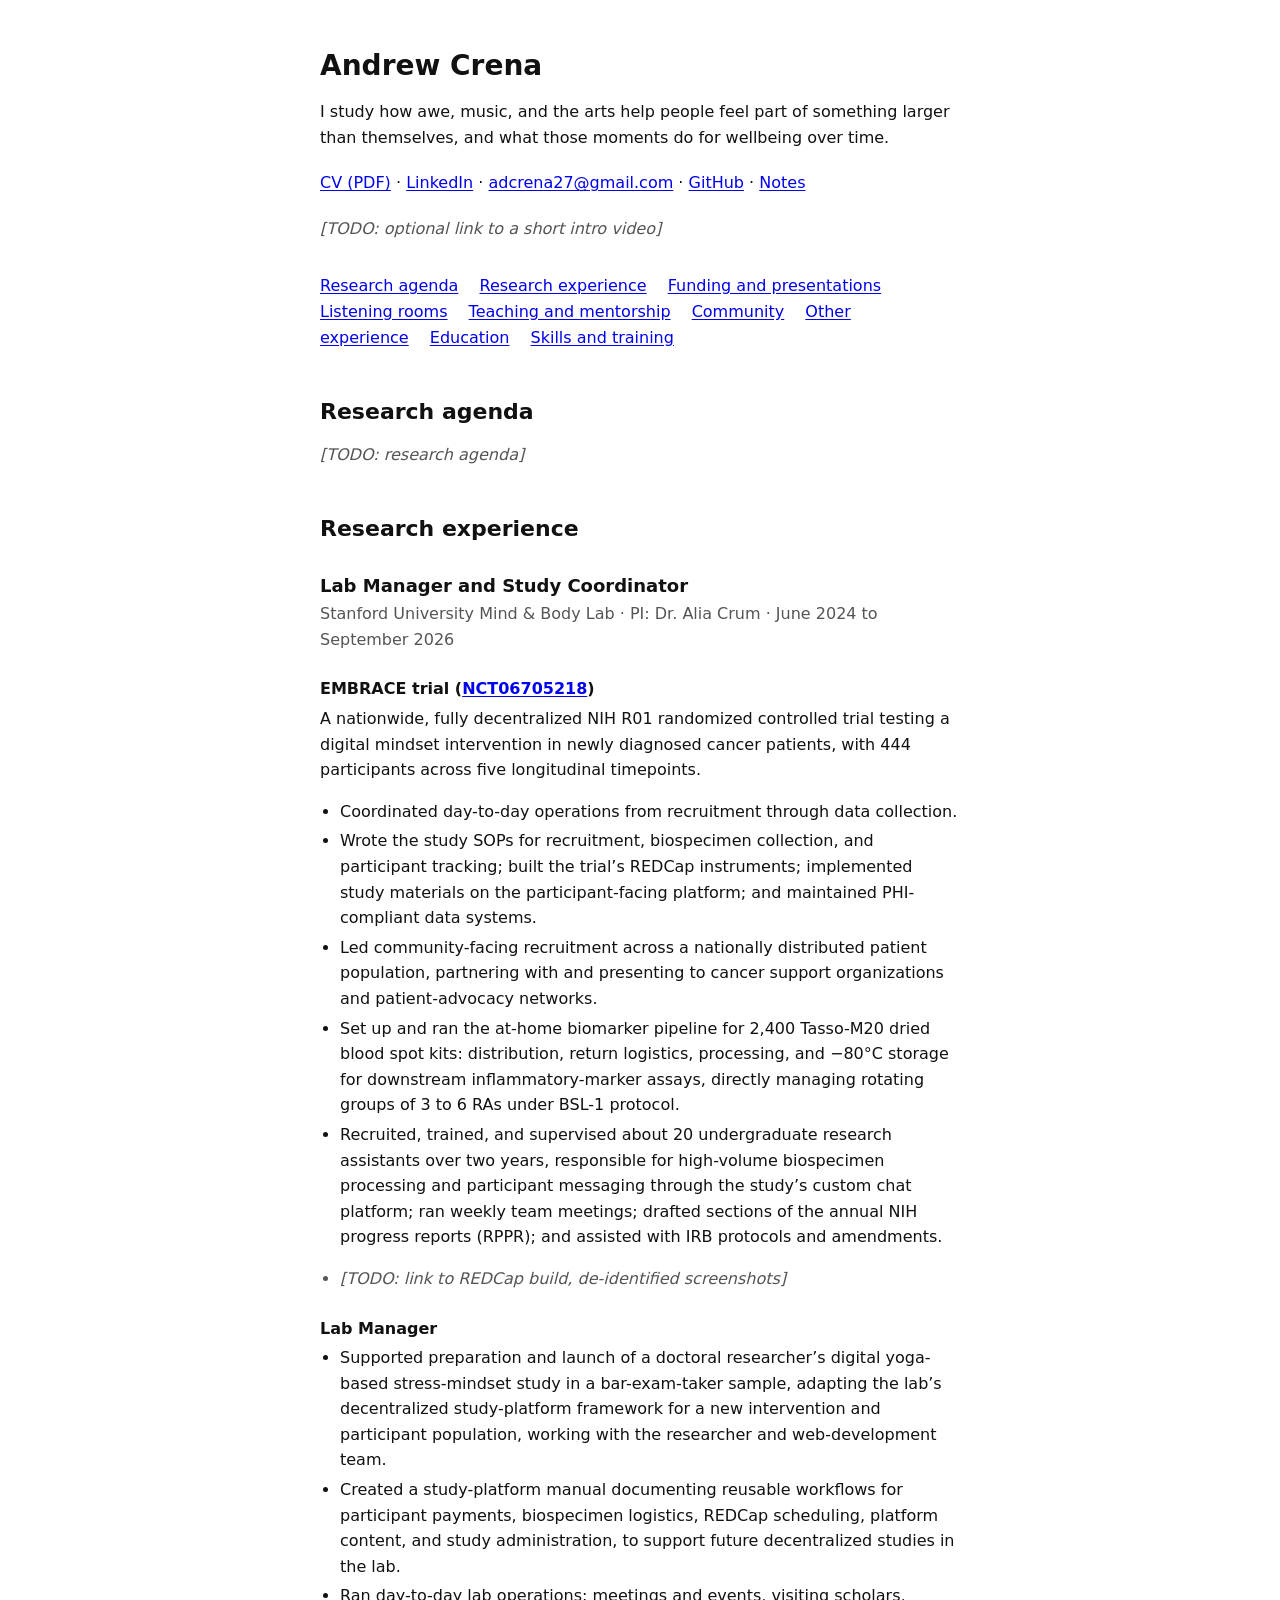
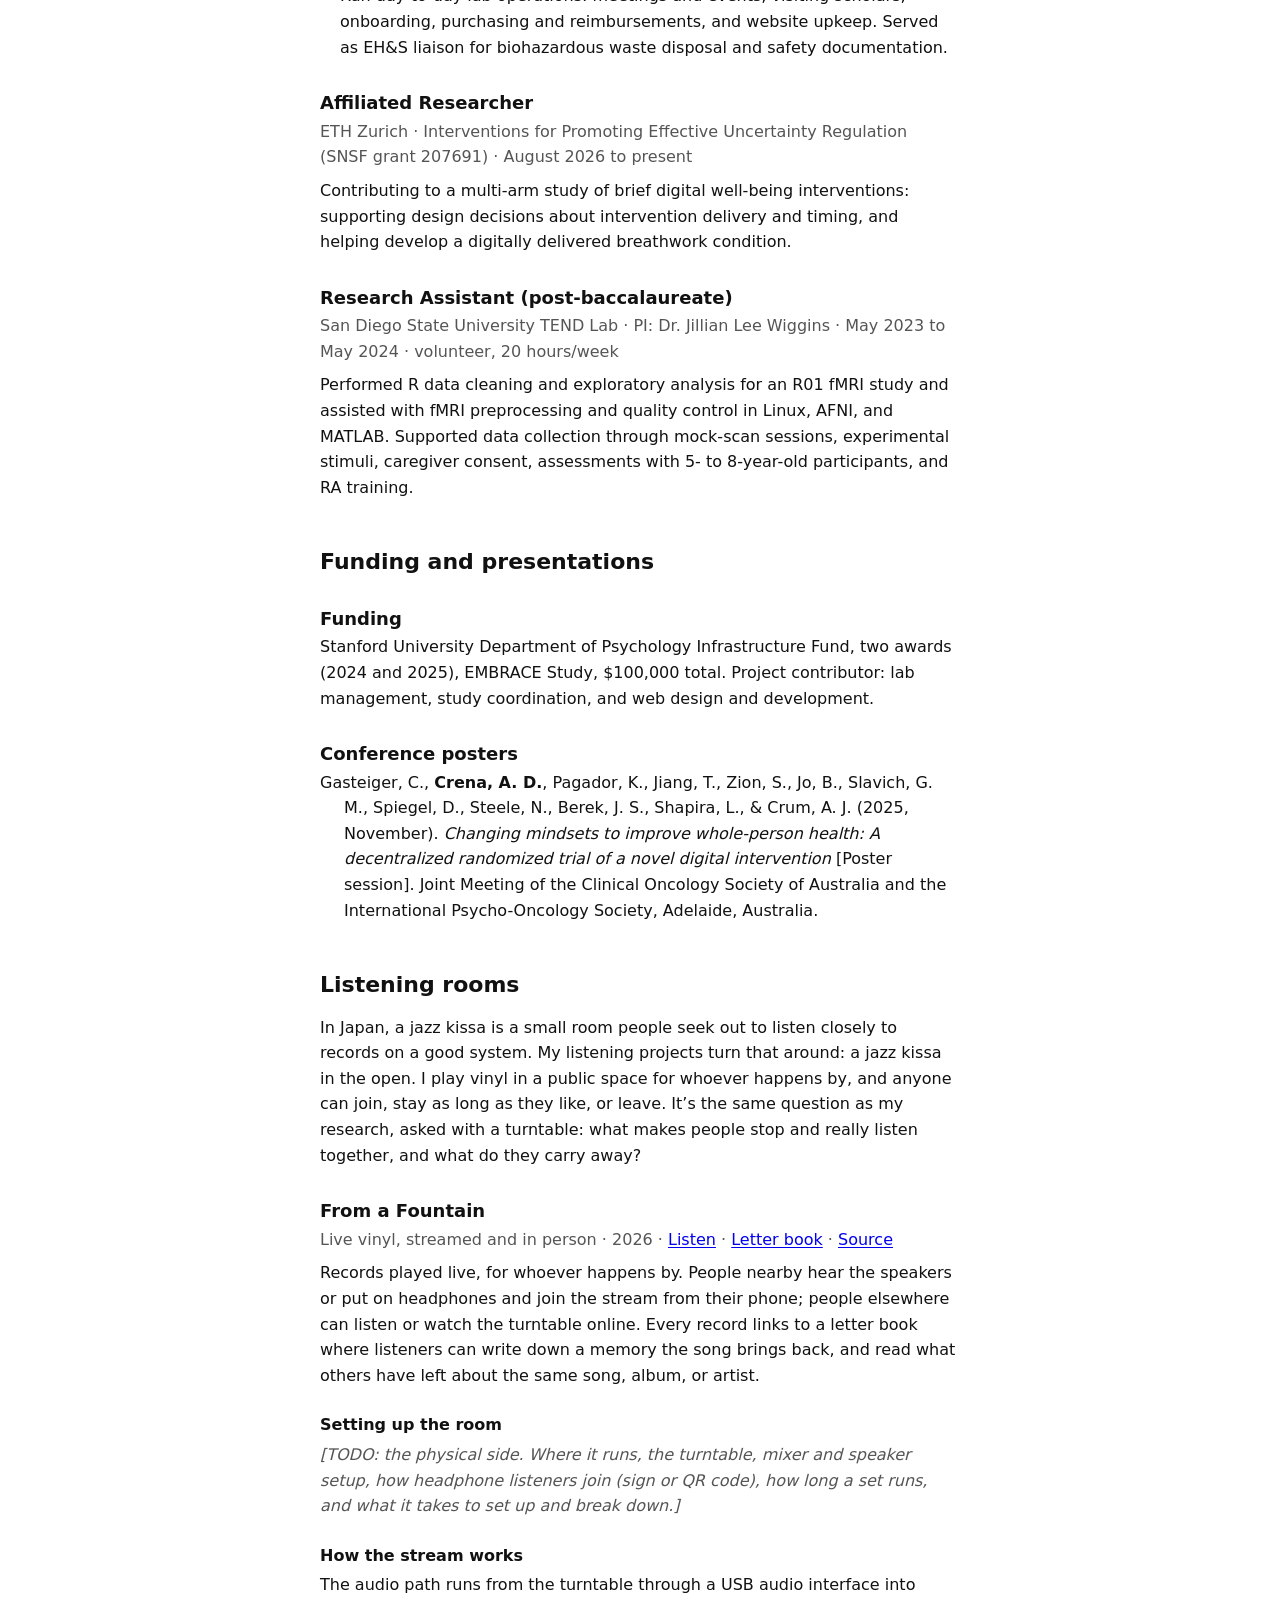
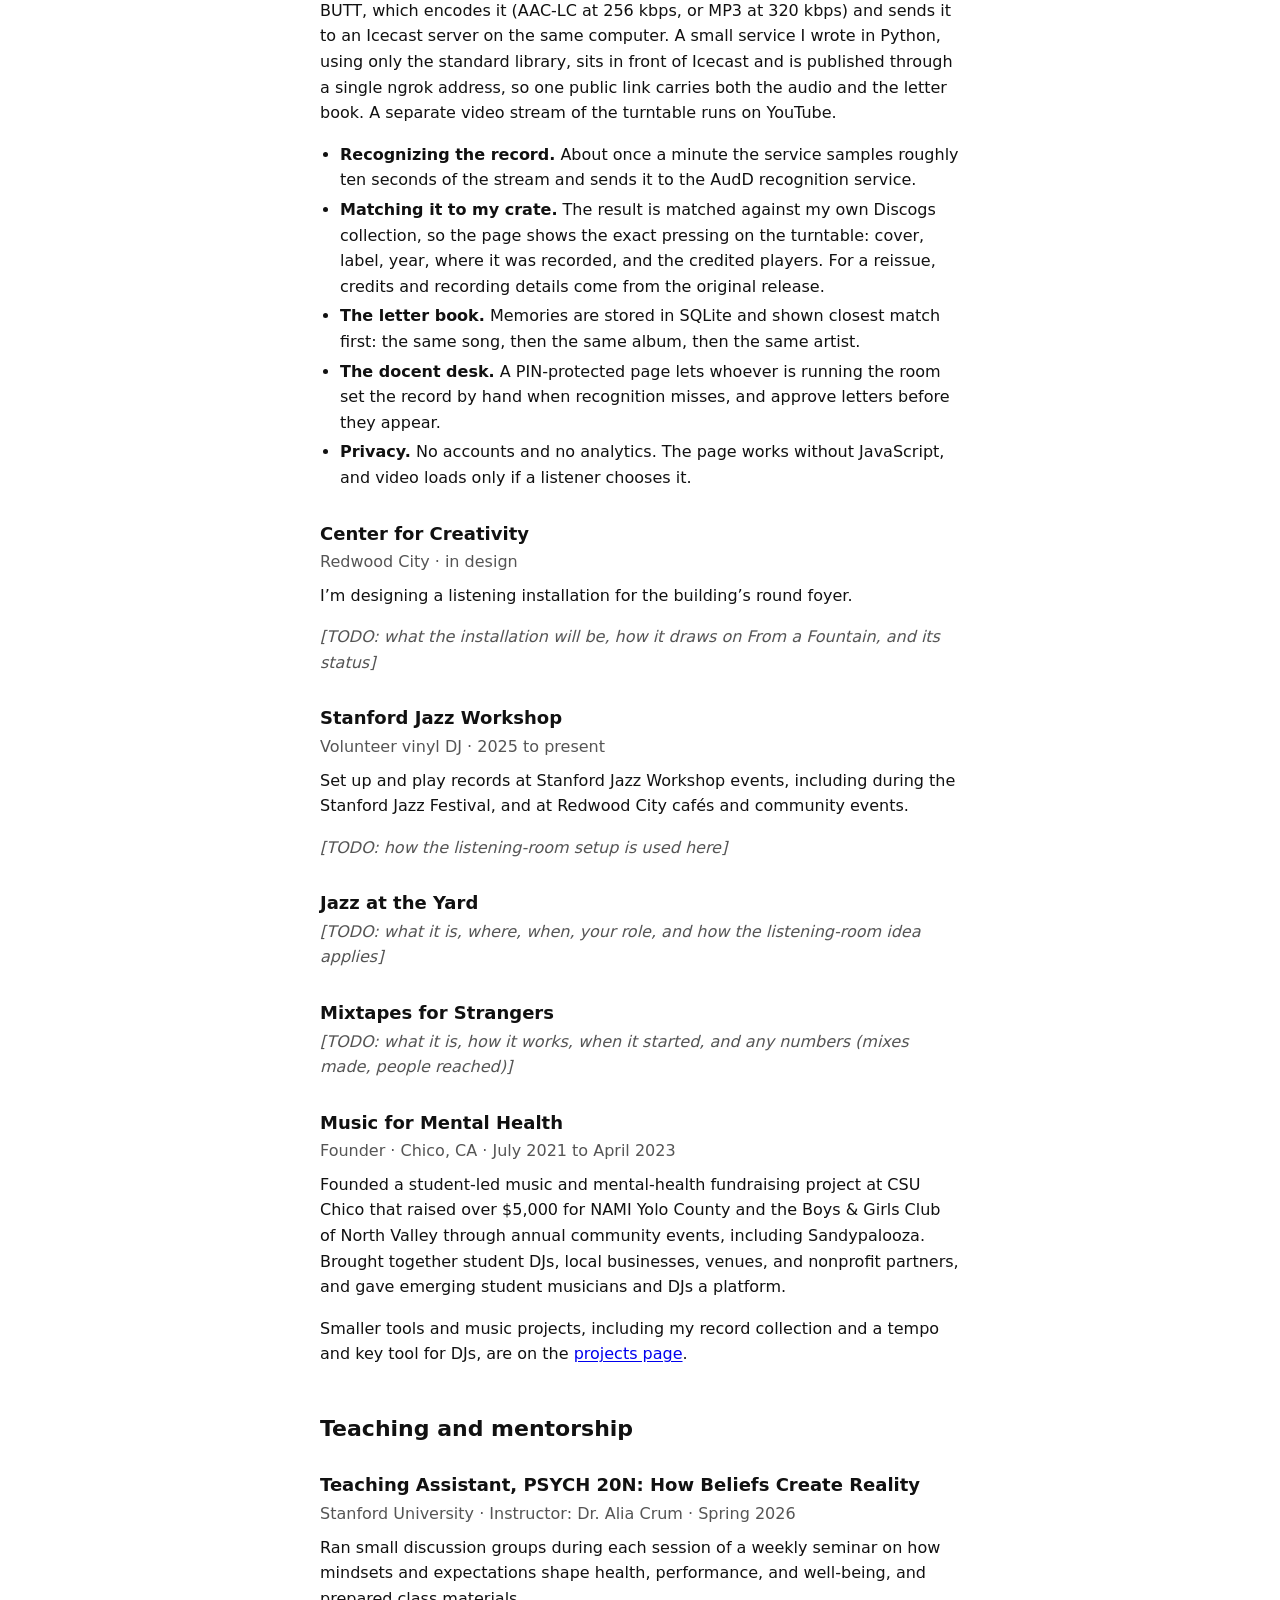
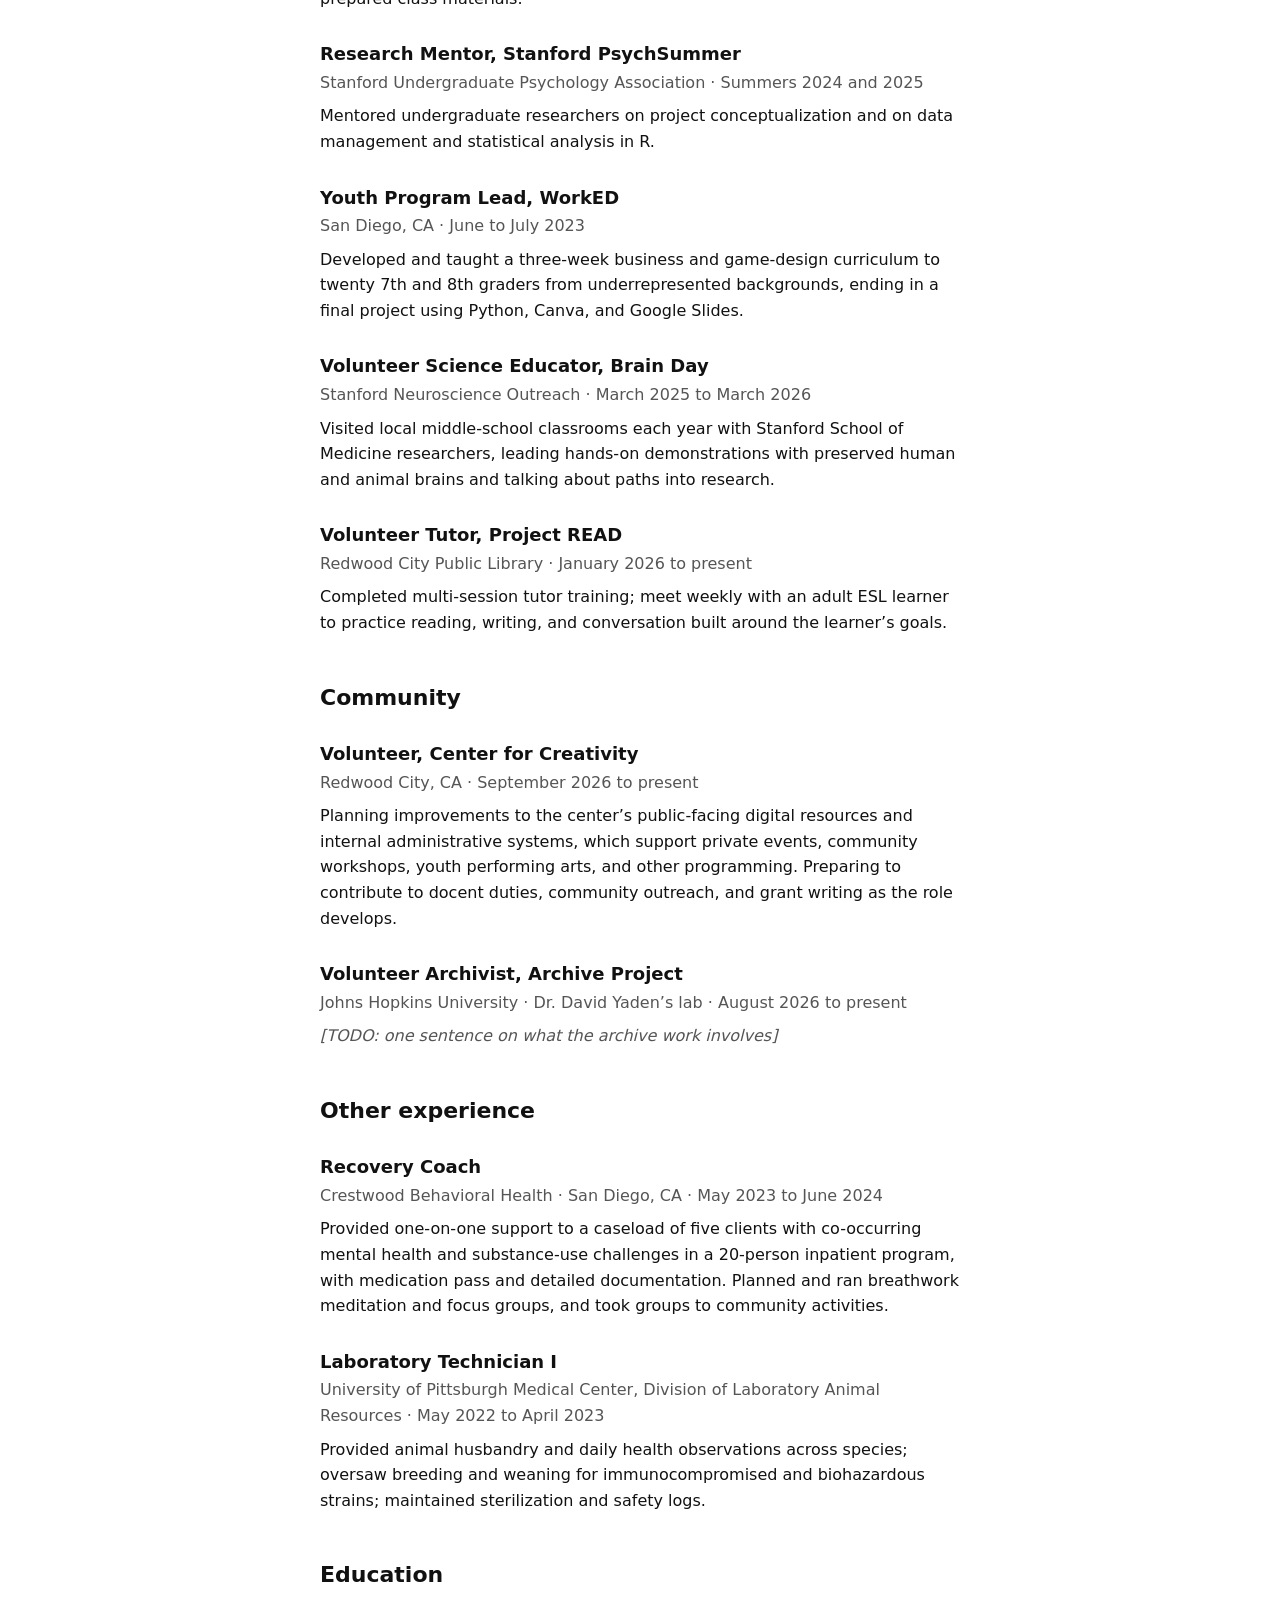
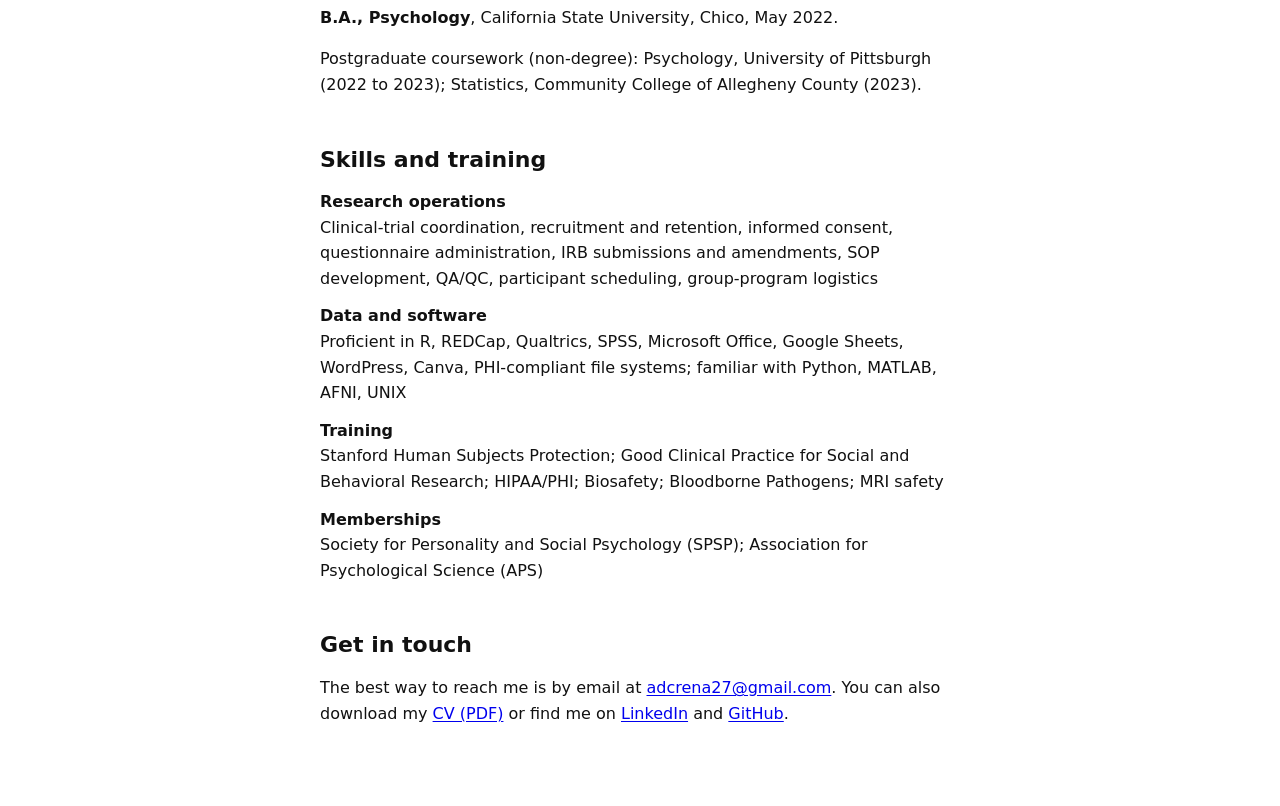
==== index.html @ a3dbc1c5 "Link the notes site from the main page and projects list Co-Authored-By: Claude Opus 5.5 <noreply@an" ====
<!doctype html>
<html lang="en">
<head>
<meta charset="utf-8">
<meta name="viewport" content="width=device-width, initial-scale=1">
<meta name="color-scheme" content="light dark">
<meta name="description" content="Andrew Crena studies how intense shared experiences, such as awe at a live concert, become lasting sources of meaning and connection.">
<title>Andrew Crena</title>
<link rel="stylesheet" href="/style.css">
</head>
<body>
<a class="skip" href="#main">Skip to content</a>

<header>
  <h1>Andrew Crena</h1>
  <p class="lede">I study how awe, music, and the arts help people feel part of something larger than themselves, and what those moments do for wellbeing over time.</p>
  <p class="links">
    <a href="/cv.pdf">CV (PDF)</a> ·
    <a href="https://www.linkedin.com/in/andrew-crena">LinkedIn</a> ·
    <a href="mailto:adcrena27@gmail.com">adcrena27@gmail.com</a> ·
    <a href="https://github.com/andrew-crena">GitHub</a> ·
    <a href="/my-digital-garden/">Notes</a>
  </p>
  <!-- TODO: replace with a link to the short intro video, or delete this line. -->
  <p class="todo">[TODO: optional link to a short intro video]</p>
  <nav aria-label="On this page">
    <ul class="toc">
      <li><a href="#agenda">Research agenda</a></li>
      <li><a href="#research">Research experience</a></li>
      <li><a href="#output">Funding and presentations</a></li>
      <li><a href="#listening">Listening rooms</a></li>
      <li><a href="#teaching">Teaching and mentorship</a></li>
      <li><a href="#community">Community</a></li>
      <li><a href="#other">Other experience</a></li>
      <li><a href="#education">Education</a></li>
      <li><a href="#skills">Skills and training</a></li>
    </ul>
  </nav>
</header>

<main id="main">

  <section id="agenda" aria-labelledby="agenda-h">
    <h2 id="agenda-h">Research agenda</h2>
    <!-- TODO: write a short research agenda here (a few paragraphs, separate from any application materials). -->
    <p class="todo">[TODO: research agenda]</p>
  </section>

  <section id="research" aria-labelledby="research-h">
    <h2 id="research-h">Research experience</h2>

    <article>
      <h3>Lab Manager and Study Coordinator</h3>
      <p class="meta">Stanford University Mind &amp; Body Lab · PI: Dr. Alia Crum · June 2024 to September 2026</p>

      <h4>EMBRACE trial (<a href="https://clinicaltrials.gov/study/NCT06705218">NCT06705218</a>)</h4>
      <p>A nationwide, fully decentralized NIH R01 randomized controlled trial testing a digital mindset intervention in newly diagnosed cancer patients, with 444 participants across five longitudinal timepoints.</p>
      <ul>
        <li>Coordinated day-to-day operations from recruitment through data collection.</li>
        <li>Wrote the study SOPs for recruitment, biospecimen collection, and participant tracking; built the trial’s REDCap instruments; implemented study materials on the participant-facing platform; and maintained PHI-compliant data systems.</li>
        <li>Led community-facing recruitment across a nationally distributed patient population, partnering with and presenting to cancer support organizations and patient-advocacy networks.</li>
        <li>Set up and ran the at-home biomarker pipeline for 2,400 Tasso-M20 dried blood spot kits: distribution, return logistics, processing, and −80°C storage for downstream inflammatory-marker assays, directly managing rotating groups of 3 to 6 RAs under BSL-1 protocol.</li>
        <li>Recruited, trained, and supervised about 20 undergraduate research assistants over two years, responsible for high-volume biospecimen processing and participant messaging through the study’s custom chat platform; ran weekly team meetings; drafted sections of the annual NIH progress reports (RPPR); and assisted with IRB protocols and amendments.</li>
      </ul>
      <ul>
        <li class="todo">[TODO: link to REDCap build, de-identified screenshots]</li>
      </ul>

      <h4>Lab Manager</h4>
      <ul>
        <li>Supported preparation and launch of a doctoral researcher’s digital yoga-based stress-mindset study in a bar-exam-taker sample, adapting the lab’s decentralized study-platform framework for a new intervention and participant population, working with the researcher and web-development team.</li>
        <li>Created a study-platform manual documenting reusable workflows for participant payments, biospecimen logistics, REDCap scheduling, platform content, and study administration, to support future decentralized studies in the lab.</li>
        <li>Ran day-to-day lab operations: meetings and events, visiting scholars, onboarding, purchasing and reimbursements, and website upkeep. Served as EH&amp;S liaison for biohazardous waste disposal and safety documentation.</li>
      </ul>
    </article>

    <article>
      <h3>Affiliated Researcher</h3>
      <p class="meta">ETH Zurich · Interventions for Promoting Effective Uncertainty Regulation (SNSF grant 207691) · August 2026 to present</p>
      <p>Contributing to a multi-arm study of brief digital well-being interventions: supporting design decisions about intervention delivery and timing, and helping develop a digitally delivered breathwork condition.</p>
    </article>

    <article>
      <h3>Research Assistant (post-baccalaureate)</h3>
      <p class="meta">San Diego State University TEND Lab · PI: Dr. Jillian Lee Wiggins · May 2023 to May 2024 · volunteer, 20 hours/week</p>
      <p>Performed R data cleaning and exploratory analysis for an R01 fMRI study and assisted with fMRI preprocessing and quality control in Linux, AFNI, and MATLAB. Supported data collection through mock-scan sessions, experimental stimuli, caregiver consent, assessments with 5- to 8-year-old participants, and RA training.</p>
    </article>
  </section>

  <section id="output" aria-labelledby="output-h">
    <h2 id="output-h">Funding and presentations</h2>
    <h3>Funding</h3>
    <p>Stanford University Department of Psychology Infrastructure Fund, two awards (2024 and 2025), EMBRACE Study, $100,000 total. Project contributor: lab management, study coordination, and web design and development.</p>
    <h3>Conference posters</h3>
    <p class="cite">Gasteiger, C., <strong>Crena, A. D.</strong>, Pagador, K., Jiang, T., Zion, S., Jo, B., Slavich, G. M., Spiegel, D., Steele, N., Berek, J. S., Shapira, L., &amp; Crum, A. J. (2025, November). <i>Changing mindsets to improve whole-person health: A decentralized randomized trial of a novel digital intervention</i> [Poster session]. Joint Meeting of the Clinical Oncology Society of Australia and the International Psycho-Oncology Society, Adelaide, Australia.</p>
  </section>

  <section id="listening" aria-labelledby="listening-h">
    <h2 id="listening-h">Listening rooms</h2>
    <p>In Japan, a jazz kissa is a small room people seek out to listen closely to records on a good system. My listening projects turn that around: a jazz kissa in the open. I play vinyl in a public space for whoever happens by, and anyone can join, stay as long as they like, or leave. It’s the same question as my research, asked with a turntable: what makes people stop and really listen together, and what do they carry away?</p>
    <!-- TODO: check that this paragraph says what you mean by the "inverse" listening bar. -->

    <article>
      <h3>From a Fountain</h3>
      <p class="meta">Live vinyl, streamed and in person · 2026 · <a href="/fountain/">Listen</a> · <a href="/letters/">Letter book</a> · <a href="https://github.com/andrew-crena/from-a-fountain">Source</a></p>
      <p>Records played live, for whoever happens by. People nearby hear the speakers or put on headphones and join the stream from their phone; people elsewhere can listen or watch the turntable online. Every record links to a letter book where listeners can write down a memory the song brings back, and read what others have left about the same song, album, or artist.</p>

      <h4>Setting up the room</h4>
      <p class="todo">[TODO: the physical side. Where it runs, the turntable, mixer and speaker setup, how headphone listeners join (sign or QR code), how long a set runs, and what it takes to set up and break down.]</p>

      <h4>How the stream works</h4>
      <p>The audio path runs from the turntable through a USB audio interface into BUTT, which encodes it (AAC-LC at 256 kbps, or MP3 at 320 kbps) and sends it to an Icecast server on the same computer. A small service I wrote in Python, using only the standard library, sits in front of Icecast and is published through a single ngrok address, so one public link carries both the audio and the letter book. A separate video stream of the turntable runs on YouTube.</p>
      <ul>
        <li><b>Recognizing the record.</b> About once a minute the service samples roughly ten seconds of the stream and sends it to the AudD recognition service.</li>
        <li><b>Matching it to my crate.</b> The result is matched against my own Discogs collection, so the page shows the exact pressing on the turntable: cover, label, year, where it was recorded, and the credited players. For a reissue, credits and recording details come from the original release.</li>
        <li><b>The letter book.</b> Memories are stored in SQLite and shown closest match first: the same song, then the same album, then the same artist.</li>
        <li><b>The docent desk.</b> A PIN-protected page lets whoever is running the room set the record by hand when recognition misses, and approve letters before they appear.</li>
        <li><b>Privacy.</b> No accounts and no analytics. The page works without JavaScript, and video loads only if a listener chooses it.</li>
      </ul>
    </article>

    <article>
      <h3>Center for Creativity</h3>
      <p class="meta">Redwood City · in design</p>
      <p>I’m designing a listening installation for the building’s round foyer.</p>
      <p class="todo">[TODO: what the installation will be, how it draws on From a Fountain, and its status]</p>
    </article>

    <article>
      <h3>Stanford Jazz Workshop</h3>
      <p class="meta">Volunteer vinyl DJ · 2025 to present</p>
      <p>Set up and play records at Stanford Jazz Workshop events, including during the Stanford Jazz Festival, and at Redwood City cafés and community events.</p>
      <p class="todo">[TODO: how the listening-room setup is used here]</p>
    </article>

    <article>
      <h3>Jazz at the Yard</h3>
      <p class="todo">[TODO: what it is, where, when, your role, and how the listening-room idea applies]</p>
    </article>

    <article>
      <h3>Mixtapes for Strangers</h3>
      <p class="todo">[TODO: what it is, how it works, when it started, and any numbers (mixes made, people reached)]</p>
    </article>

    <article>
      <h3>Music for Mental Health</h3>
      <p class="meta">Founder · Chico, CA · July 2021 to April 2023</p>
      <p>Founded a student-led music and mental-health fundraising project at CSU Chico that raised over $5,000 for NAMI Yolo County and the Boys &amp; Girls Club of North Valley through annual community events, including Sandypalooza. Brought together student DJs, local businesses, venues, and nonprofit partners, and gave emerging student musicians and DJs a platform.</p>
    </article>

    <p>Smaller tools and music projects, including my record collection and a tempo and key tool for DJs, are on the <a href="/projects/">projects page</a>.</p>
  </section>

  <section id="teaching" aria-labelledby="teaching-h">
    <h2 id="teaching-h">Teaching and mentorship</h2>

    <article>
      <h3>Teaching Assistant, PSYCH 20N: How Beliefs Create Reality</h3>
      <p class="meta">Stanford University · Instructor: Dr. Alia Crum · Spring 2026</p>
      <p>Ran small discussion groups during each session of a weekly seminar on how mindsets and expectations shape health, performance, and well-being, and prepared class materials.</p>
    </article>

    <article>
      <h3>Research Mentor, Stanford PsychSummer</h3>
      <p class="meta">Stanford Undergraduate Psychology Association · Summers 2024 and 2025</p>
      <p>Mentored undergraduate researchers on project conceptualization and on data management and statistical analysis in R.</p>
    </article>

    <article>
      <h3>Youth Program Lead, WorkED</h3>
      <p class="meta">San Diego, CA · June to July 2023</p>
      <p>Developed and taught a three-week business and game-design curriculum to twenty 7th and 8th graders from underrepresented backgrounds, ending in a final project using Python, Canva, and Google Slides.</p>
    </article>

    <article>
      <h3>Volunteer Science Educator, Brain Day</h3>
      <p class="meta">Stanford Neuroscience Outreach · March 2025 to March 2026</p>
      <p>Visited local middle-school classrooms each year with Stanford School of Medicine researchers, leading hands-on demonstrations with preserved human and animal brains and talking about paths into research.</p>
    </article>

    <article>
      <h3>Volunteer Tutor, Project READ</h3>
      <p class="meta">Redwood City Public Library · January 2026 to present</p>
      <p>Completed multi-session tutor training; meet weekly with an adult ESL learner to practice reading, writing, and conversation built around the learner’s goals.</p>
    </article>
  </section>

  <section id="community" aria-labelledby="community-h">
    <h2 id="community-h">Community</h2>

    <article>
      <h3>Volunteer, Center for Creativity</h3>
      <p class="meta">Redwood City, CA · September 2026 to present</p>
      <p>Planning improvements to the center’s public-facing digital resources and internal administrative systems, which support private events, community workshops, youth performing arts, and other programming. Preparing to contribute to docent duties, community outreach, and grant writing as the role develops.</p>
    </article>

    <article>
      <h3>Volunteer Archivist, Archive Project</h3>
      <p class="meta">Johns Hopkins University · Dr. David Yaden’s lab · August 2026 to present</p>
      <p class="todo">[TODO: one sentence on what the archive work involves]</p>
    </article>
  </section>

  <section id="other" aria-labelledby="other-h">
    <h2 id="other-h">Other experience</h2>

    <article>
      <h3>Recovery Coach</h3>
      <p class="meta">Crestwood Behavioral Health · San Diego, CA · May 2023 to June 2024</p>
      <p>Provided one-on-one support to a caseload of five clients with co-occurring mental health and substance-use challenges in a 20-person inpatient program, with medication pass and detailed documentation. Planned and ran breathwork meditation and focus groups, and took groups to community activities.</p>
    </article>

    <article>
      <h3>Laboratory Technician I</h3>
      <p class="meta">University of Pittsburgh Medical Center, Division of Laboratory Animal Resources · May 2022 to April 2023</p>
      <p>Provided animal husbandry and daily health observations across species; oversaw breeding and weaning for immunocompromised and biohazardous strains; maintained sterilization and safety logs.</p>
    </article>
  </section>

  <section id="education" aria-labelledby="education-h">
    <h2 id="education-h">Education</h2>
    <p><b>B.A., Psychology</b>, California State University, Chico, May 2022.</p>
    <p>Postgraduate coursework (non-degree): Psychology, University of Pittsburgh (2022 to 2023); Statistics, Community College of Allegheny County (2023).</p>
  </section>

  <section id="skills" aria-labelledby="skills-h">
    <h2 id="skills-h">Skills and training</h2>
    <dl>
      <dt>Research operations</dt>
      <dd>Clinical-trial coordination, recruitment and retention, informed consent, questionnaire administration, IRB submissions and amendments, SOP development, QA/QC, participant scheduling, group-program logistics</dd>
      <dt>Data and software</dt>
      <dd>Proficient in R, REDCap, Qualtrics, SPSS, Microsoft Office, Google Sheets, WordPress, Canva, PHI-compliant file systems; familiar with Python, MATLAB, AFNI, UNIX</dd>
      <dt>Training</dt>
      <dd>Stanford Human Subjects Protection; Good Clinical Practice for Social and Behavioral Research; HIPAA/PHI; Biosafety; Bloodborne Pathogens; MRI safety</dd>
      <dt>Memberships</dt>
      <dd>Society for Personality and Social Psychology (SPSP); Association for Psychological Science (APS)</dd>
    </dl>
  </section>
</main>

<footer id="contact" aria-labelledby="contact-h">
  <h2 id="contact-h">Get in touch</h2>
  <p>The best way to reach me is by email at <a href="mailto:adcrena27@gmail.com">adcrena27@gmail.com</a>. You can also download my <a href="/cv.pdf">CV (PDF)</a> or find me on <a href="https://www.linkedin.com/in/andrew-crena">LinkedIn</a> and <a href="https://github.com/andrew-crena">GitHub</a>.</p>
</footer>
</body>
</html>
---- style.css ----
/* Plain, single-column styles for the main page. */
:root {
  color-scheme: light dark;
  --bg: #fff;
  --fg: #111;
  --muted: #555;
  --link: #0000ee;
  --visited: #551a8b;
}

@media (prefers-color-scheme: dark) {
  :root {
    --bg: #111;
    --fg: #eee;
    --muted: #aaa;
    --link: #8ab4f8;
    --visited: #c58af9;
  }
}

html { -webkit-text-size-adjust: 100%; }

body {
  margin: 0 auto;
  max-width: 40rem;
  padding: 3rem 1rem 4rem;
  background: var(--bg);
  color: var(--fg);
  font: 1rem/1.6 system-ui, -apple-system, "Segoe UI", Roboto, Helvetica, Arial, sans-serif;
}

h1, h2, h3 { line-height: 1.25; font-weight: 600; }
h1 { font-size: 1.75rem; margin: 0 0 1rem; }
h2 { font-size: 1.375rem; margin: 3rem 0 1rem; }
h3 { font-size: 1.125rem; margin: 2rem 0 0.25rem; }
h4 { font-size: 1rem; margin: 1.5rem 0 0.25rem; }

.lede { margin-bottom: 1.25rem; }
.links { margin-bottom: 1.25rem; }

/* On-page contents: a plain wrapped line of links */
.toc { list-style: none; padding: 0; margin: 2rem 0 0; }
.toc li { display: inline; margin: 0 1rem 0 0; }

/* Citations: hanging indent */
.cite { padding-left: 1.5rem; text-indent: -1.5rem; }

p, ul, dl { margin: 0 0 1rem; }
ul { padding-left: 1.25rem; }
li { margin-bottom: 0.25rem; }

dt { font-weight: 600; }
dd { margin: 0 0 0.75rem; }

a { color: var(--link); text-underline-offset: 0.15em; }
a:visited { color: var(--visited); }
a:focus-visible { outline: 2px solid currentColor; outline-offset: 2px; }

.meta { color: var(--muted); margin-bottom: 0.5rem; }

/* Unfinished text: easy to spot, easy to search for. */
.todo { font-style: italic; color: var(--muted); }

footer { margin-top: 3rem; }

.skip { position: absolute; left: -999px; }
.skip:focus { left: 1rem; top: 1rem; background: var(--bg); padding: 0.5rem; }
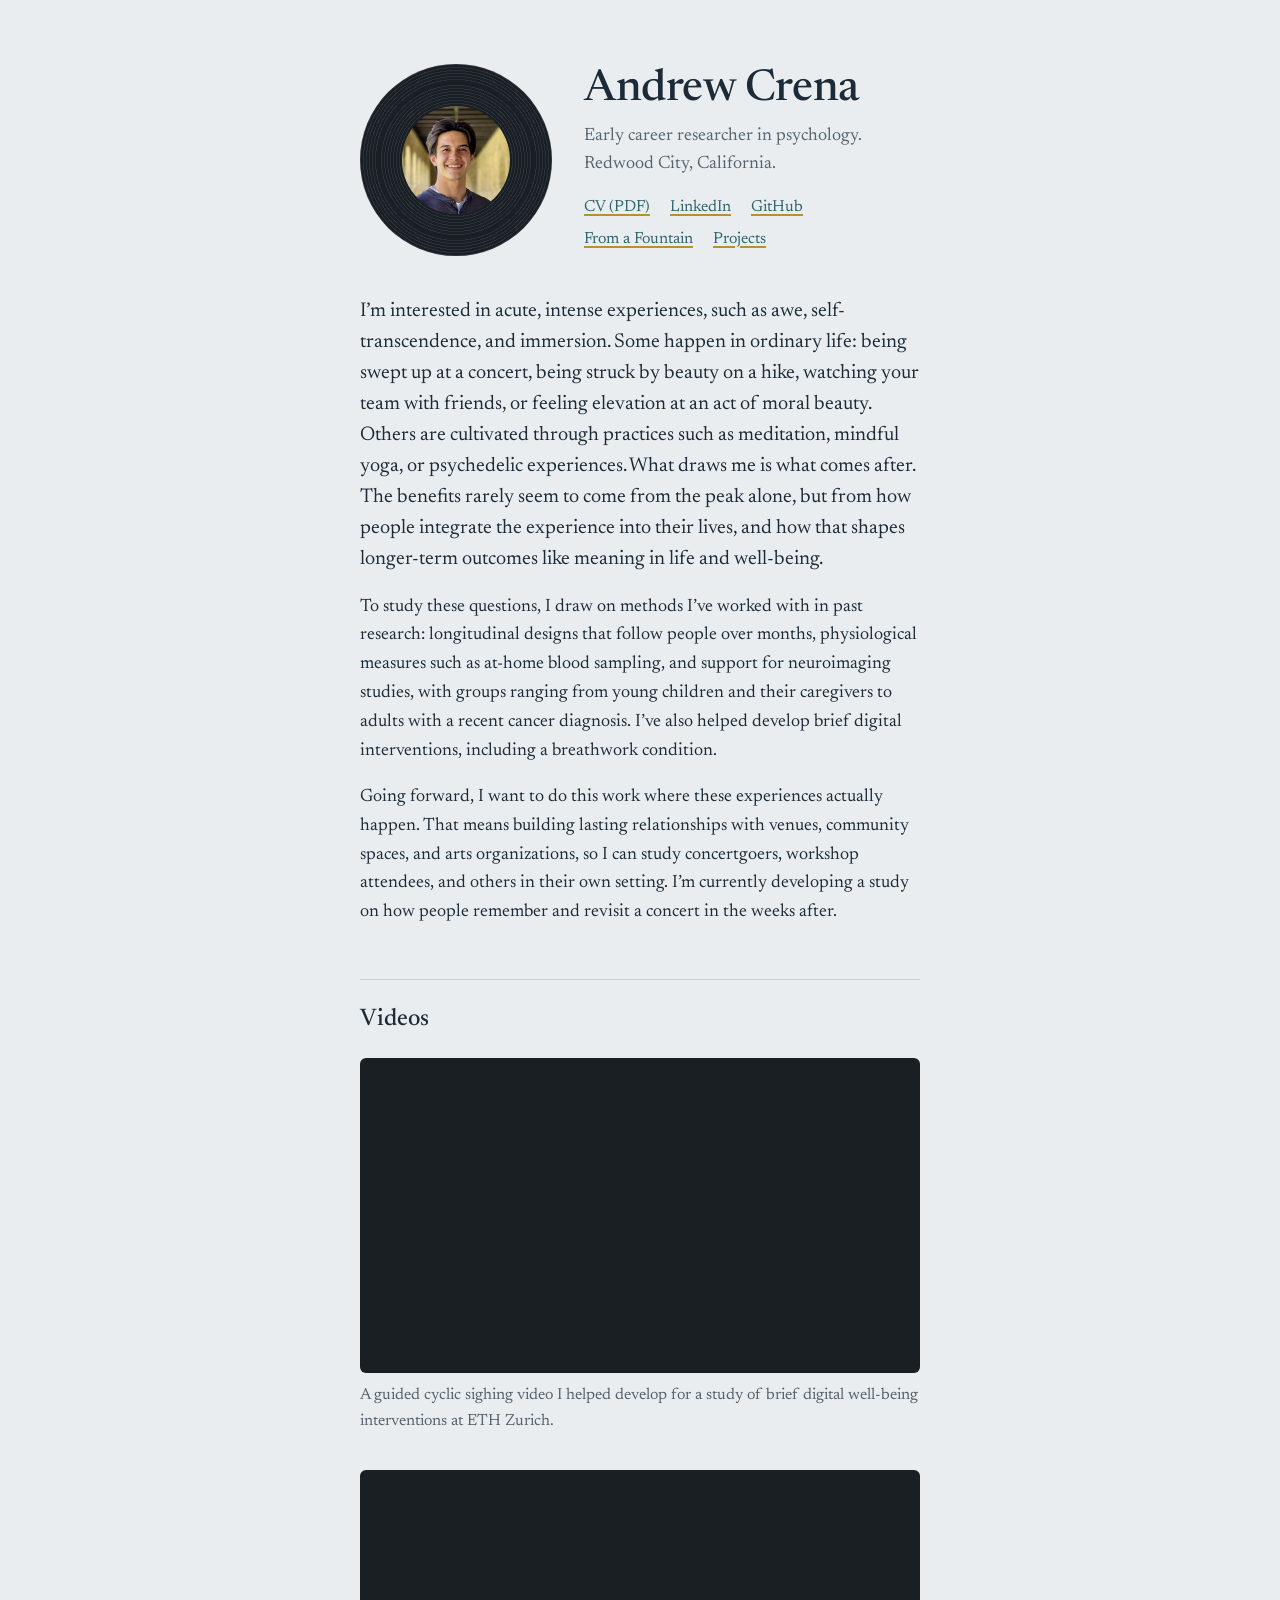
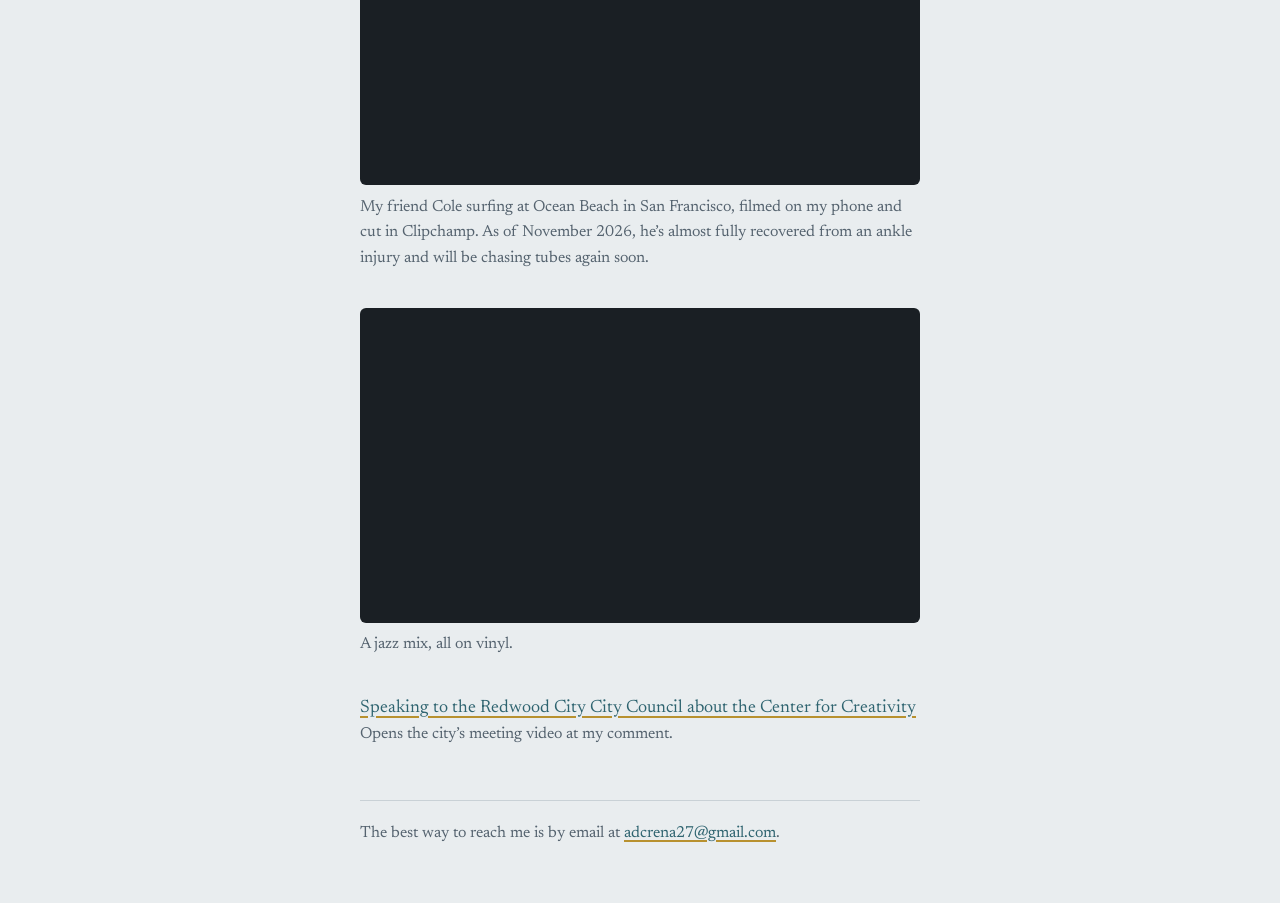
==== commit b32ae617: "Replace the front page with the new personal homepage - index.html: new self-contained homepage, cop" ====
--- a/index.html
+++ b/index.html
@@ -1,247 +1,230 @@
-<!doctype html>
+<!DOCTYPE html>
 <html lang="en">
 <head>
 <meta charset="utf-8">
-<meta name="viewport" content="width=device-width, initial-scale=1">
-<meta name="color-scheme" content="light dark">
-<meta name="description" content="Andrew Crena studies how intense shared experiences, such as awe at a live concert, become lasting sources of meaning and connection.">
+<meta name="viewport" content="width=device-width, initial-scale=1, viewport-fit=cover">
 <title>Andrew Crena</title>
-<link rel="stylesheet" href="/style.css">
+<meta name="description" content="Andrew Crena, early career researcher in psychology. Awe, live music, the arts, and what happens after intense experiences.">
+<link rel="icon" href="data:image/svg+xml,<svg xmlns='http://www.w3.org/2000/svg' viewBox='0 0 100 100'><text y='.9em' font-size='90'>🎶</text></svg>">
+<link rel="preconnect" href="https://fonts.googleapis.com">
+<link rel="preconnect" href="https://fonts.gstatic.com" crossorigin>
+<link href="https://fonts.googleapis.com/css2?family=Newsreader:ital,opsz,wght@0,6..72,400;0,6..72,500;0,6..72,600;1,6..72,400&display=swap" rel="stylesheet">
+<style>
+  :root {
+    color-scheme: light;
+    --bg: #E9EDEF;        /* Ocean Beach fog */
+    --ink: #1D2B38;       /* navy */
+    --muted: #55636F;
+    --accent: #2F6470;    /* cold sea */
+    --sand: #B8912F;      /* sandstone arcade */
+    --vinyl: #1A1F24;
+    --groove: #2A3138;
+    --rule: #C9D1D6;
+    box-sizing: border-box;
+    padding-top: env(safe-area-inset-top, 0px);
+    padding-bottom: env(safe-area-inset-bottom, 0px);
+  }
+  @media (prefers-color-scheme: dark) {
+    :root {
+      color-scheme: dark;
+      --bg: #172330;
+      --ink: #E5E9EC;
+      --muted: #9AA7B2;
+      --accent: #8FC3CC;
+      --sand: #D8B862;
+      --vinyl: #0E1318;
+      --groove: #232B33;
+      --rule: #2D3B48;
+    }
+  }
+  *, *::before, *::after { box-sizing: inherit; }
+  html { scroll-padding-top: env(safe-area-inset-top, 0px); }
+  body {
+    margin: 0;
+    background: var(--bg);
+    color: var(--ink);
+    font-family: "Newsreader", Georgia, "Times New Roman", serif;
+    font-size: 1.125rem;
+    line-height: 1.6;
+    -webkit-font-smoothing: antialiased;
+  }
+  main {
+    max-width: 38rem;
+    margin: 0 auto;
+    padding: 4rem 1.5rem 3rem;
+  }
+
+  /* Hero: the portrait sits in the middle of a record, like a center label */
+  .hero {
+    display: grid;
+    grid-template-columns: auto 1fr;
+    gap: 2rem;
+    align-items: center;
+    margin-bottom: 2.5rem;
+  }
+  .record {
+    width: 12rem;
+    height: 12rem;
+    border-radius: 50%;
+    background:
+      radial-gradient(circle, transparent 0 56%, var(--vinyl) 56% 58%, transparent 58%),
+      repeating-radial-gradient(circle, var(--vinyl) 0 2px, var(--groove) 2px 3px);
+    display: grid;
+    place-items: center;
+    position: relative;
+    flex-shrink: 0;
+  }
+  .record img {
+    width: 56%;
+    height: 56%;
+    border-radius: 50%;
+    object-fit: cover;
+    object-position: 50% 35%;
+    display: block;
+  }
+  h1 {
+    font-size: 2.75rem;
+    font-weight: 500;
+    line-height: 1.05;
+    letter-spacing: -0.01em;
+    margin: 0 0 0.5rem;
+  }
+  .hero .line {
+    color: var(--muted);
+    font-size: 1.125rem;
+    margin: 0;
+  }
+  .links {
+    display: flex;
+    flex-wrap: wrap;
+    gap: 0.4rem 1.25rem;
+    margin: 1rem 0 0;
+    padding: 0;
+    list-style: none;
+    font-size: 1rem;
+  }
+
+  a {
+    color: var(--accent);
+    text-decoration-color: var(--sand);
+    text-decoration-thickness: 1.5px;
+    text-underline-offset: 0.2em;
+  }
+  a:hover { text-decoration-thickness: 3px; }
+  a:focus-visible {
+    outline: 2px solid var(--sand);
+    outline-offset: 3px;
+    border-radius: 2px;
+  }
+
+  .about p { margin: 0 0 1.1rem; }
+  .about p:first-child { font-size: 1.25rem; line-height: 1.55; }
+
+  h2 {
+    font-size: 1.5rem;
+    font-weight: 500;
+    margin: 3.25rem 0 1.25rem;
+    padding-top: 1.25rem;
+    border-top: 1px solid var(--rule);
+  }
+  figure { margin: 0 0 2.25rem; }
+  .video {
+    position: relative;
+    aspect-ratio: 16 / 9;
+    background: var(--vinyl);
+    border-radius: 6px;
+    overflow: hidden;
+  }
+  .video iframe {
+    position: absolute;
+    inset: 0;
+    width: 100%;
+    height: 100%;
+    border: 0;
+  }
+  figcaption {
+    color: var(--muted);
+    font-size: 1rem;
+    margin-top: 0.6rem;
+  }
+  .clip p { margin: 0; }
+  .clip .where { color: var(--muted); font-size: 1rem; }
+
+  footer {
+    margin-top: 3.25rem;
+    padding-top: 1.25rem;
+    border-top: 1px solid var(--rule);
+    font-size: 1rem;
+    color: var(--muted);
+  }
+  footer p { margin: 0 0 0.5rem; }
+
+  @media (max-width: 560px) {
+    main { padding-top: 2.5rem; }
+    .hero { grid-template-columns: 1fr; gap: 1.5rem; }
+    .record { width: 10rem; height: 10rem; }
+    h1 { font-size: 2.25rem; }
+  }
+</style>
 </head>
 <body>
-<a class="skip" href="#main">Skip to content</a>
-
-<header>
-  <h1>Andrew Crena</h1>
-  <p class="lede">I study how awe, music, and the arts help people feel part of something larger than themselves, and what those moments do for wellbeing over time.</p>
-  <p class="links">
-    <a href="/cv.pdf">CV (PDF)</a> ·
-    <a href="https://www.linkedin.com/in/andrew-crena">LinkedIn</a> ·
-    <a href="mailto:adcrena27@gmail.com">adcrena27@gmail.com</a> ·
-    <a href="https://github.com/andrew-crena">GitHub</a> ·
-    <a href="/my-digital-garden/">Notes</a>
-  </p>
-  <!-- TODO: replace with a link to the short intro video, or delete this line. -->
-  <p class="todo">[TODO: optional link to a short intro video]</p>
-  <nav aria-label="On this page">
-    <ul class="toc">
-      <li><a href="#agenda">Research agenda</a></li>
-      <li><a href="#research">Research experience</a></li>
-      <li><a href="#output">Funding and presentations</a></li>
-      <li><a href="#listening">Listening rooms</a></li>
-      <li><a href="#teaching">Teaching and mentorship</a></li>
-      <li><a href="#community">Community</a></li>
-      <li><a href="#other">Other experience</a></li>
-      <li><a href="#education">Education</a></li>
-      <li><a href="#skills">Skills and training</a></li>
-    </ul>
-  </nav>
-</header>
-
-<main id="main">
-
-  <section id="agenda" aria-labelledby="agenda-h">
-    <h2 id="agenda-h">Research agenda</h2>
-    <!-- TODO: write a short research agenda here (a few paragraphs, separate from any application materials). -->
-    <p class="todo">[TODO: research agenda]</p>
+<main>
+
+  <header class="hero">
+    <div class="record">
+      <img src="headshot.jpg" alt="Andrew Crena" width="800" height="800">
+    </div>
+    <div>
+      <h1>Andrew Crena</h1>
+      <p class="line">Early career researcher in psychology. Redwood City, California.</p>
+      <ul class="links">
+        <li><a href="Andrew_Crena_CV.pdf">CV (PDF)</a></li>
+        <li><a href="https://www.linkedin.com/in/andrew-crena">LinkedIn</a></li>
+        <li><a href="https://github.com/andrew-crena">GitHub</a></li>
+        <li><a href="/fountain/">From a Fountain</a></li>
+        <li><a href="/projects/">Projects</a></li>
+      </ul>
+    </div>
+  </header>
+
+  <section class="about">
+    <p>I’m interested in acute, intense experiences, such as awe, self-transcendence, and immersion. Some happen in ordinary life: being swept up at a concert, being struck by beauty on a hike, watching your team with friends, or feeling elevation at an act of moral beauty. Others are cultivated through practices such as meditation, mindful yoga, or psychedelic experiences. What draws me is what comes after. The benefits rarely seem to come from the peak alone, but from how people integrate the experience into their lives, and how that shapes longer-term outcomes like meaning in life and well-being.</p>
+    <p>To study these questions, I draw on methods I’ve worked with in past research: longitudinal designs that follow people over months, physiological measures such as at-home blood sampling, and support for neuroimaging studies, with groups ranging from young children and their caregivers to adults with a recent cancer diagnosis. I’ve also helped develop brief digital interventions, including a breathwork condition.</p>
+    <p>Going forward, I want to do this work where these experiences actually happen. That means building lasting relationships with venues, community spaces, and arts organizations, so I can study concertgoers, workshop attendees, and others in their own setting. I’m currently developing a study on how people remember and revisit a concert in the weeks after.</p>
   </section>
 
-  <section id="research" aria-labelledby="research-h">
-    <h2 id="research-h">Research experience</h2>
-
-    <article>
-      <h3>Lab Manager and Study Coordinator</h3>
-      <p class="meta">Stanford University Mind &amp; Body Lab · PI: Dr. Alia Crum · June 2024 to September 2026</p>
-
-      <h4>EMBRACE trial (<a href="https://clinicaltrials.gov/study/NCT06705218">NCT06705218</a>)</h4>
-      <p>A nationwide, fully decentralized NIH R01 randomized controlled trial testing a digital mindset intervention in newly diagnosed cancer patients, with 444 participants across five longitudinal timepoints.</p>
-      <ul>
-        <li>Coordinated day-to-day operations from recruitment through data collection.</li>
-        <li>Wrote the study SOPs for recruitment, biospecimen collection, and participant tracking; built the trial’s REDCap instruments; implemented study materials on the participant-facing platform; and maintained PHI-compliant data systems.</li>
-        <li>Led community-facing recruitment across a nationally distributed patient population, partnering with and presenting to cancer support organizations and patient-advocacy networks.</li>
-        <li>Set up and ran the at-home biomarker pipeline for 2,400 Tasso-M20 dried blood spot kits: distribution, return logistics, processing, and −80°C storage for downstream inflammatory-marker assays, directly managing rotating groups of 3 to 6 RAs under BSL-1 protocol.</li>
-        <li>Recruited, trained, and supervised about 20 undergraduate research assistants over two years, responsible for high-volume biospecimen processing and participant messaging through the study’s custom chat platform; ran weekly team meetings; drafted sections of the annual NIH progress reports (RPPR); and assisted with IRB protocols and amendments.</li>
-      </ul>
-      <ul>
-        <li class="todo">[TODO: link to REDCap build, de-identified screenshots]</li>
-      </ul>
-
-      <h4>Lab Manager</h4>
-      <ul>
-        <li>Supported preparation and launch of a doctoral researcher’s digital yoga-based stress-mindset study in a bar-exam-taker sample, adapting the lab’s decentralized study-platform framework for a new intervention and participant population, working with the researcher and web-development team.</li>
-        <li>Created a study-platform manual documenting reusable workflows for participant payments, biospecimen logistics, REDCap scheduling, platform content, and study administration, to support future decentralized studies in the lab.</li>
-        <li>Ran day-to-day lab operations: meetings and events, visiting scholars, onboarding, purchasing and reimbursements, and website upkeep. Served as EH&amp;S liaison for biohazardous waste disposal and safety documentation.</li>
-      </ul>
-    </article>
-
-    <article>
-      <h3>Affiliated Researcher</h3>
-      <p class="meta">ETH Zurich · Interventions for Promoting Effective Uncertainty Regulation (SNSF grant 207691) · August 2026 to present</p>
-      <p>Contributing to a multi-arm study of brief digital well-being interventions: supporting design decisions about intervention delivery and timing, and helping develop a digitally delivered breathwork condition.</p>
-    </article>
-
-    <article>
-      <h3>Research Assistant (post-baccalaureate)</h3>
-      <p class="meta">San Diego State University TEND Lab · PI: Dr. Jillian Lee Wiggins · May 2023 to May 2024 · volunteer, 20 hours/week</p>
-      <p>Performed R data cleaning and exploratory analysis for an R01 fMRI study and assisted with fMRI preprocessing and quality control in Linux, AFNI, and MATLAB. Supported data collection through mock-scan sessions, experimental stimuli, caregiver consent, assessments with 5- to 8-year-old participants, and RA training.</p>
-    </article>
-  </section>
-
-  <section id="output" aria-labelledby="output-h">
-    <h2 id="output-h">Funding and presentations</h2>
-    <h3>Funding</h3>
-    <p>Stanford University Department of Psychology Infrastructure Fund, two awards (2024 and 2025), EMBRACE Study, $100,000 total. Project contributor: lab management, study coordination, and web design and development.</p>
-    <h3>Conference posters</h3>
-    <p class="cite">Gasteiger, C., <strong>Crena, A. D.</strong>, Pagador, K., Jiang, T., Zion, S., Jo, B., Slavich, G. M., Spiegel, D., Steele, N., Berek, J. S., Shapira, L., &amp; Crum, A. J. (2025, November). <i>Changing mindsets to improve whole-person health: A decentralized randomized trial of a novel digital intervention</i> [Poster session]. Joint Meeting of the Clinical Oncology Society of Australia and the International Psycho-Oncology Society, Adelaide, Australia.</p>
-  </section>
-
-  <section id="listening" aria-labelledby="listening-h">
-    <h2 id="listening-h">Listening rooms</h2>
-    <p>In Japan, a jazz kissa is a small room people seek out to listen closely to records on a good system. My listening projects turn that around: a jazz kissa in the open. I play vinyl in a public space for whoever happens by, and anyone can join, stay as long as they like, or leave. It’s the same question as my research, asked with a turntable: what makes people stop and really listen together, and what do they carry away?</p>
-    <!-- TODO: check that this paragraph says what you mean by the "inverse" listening bar. -->
-
-    <article>
-      <h3>From a Fountain</h3>
-      <p class="meta">Live vinyl, streamed and in person · 2026 · <a href="/fountain/">Listen</a> · <a href="/letters/">Letter book</a> · <a href="https://github.com/andrew-crena/from-a-fountain">Source</a></p>
-      <p>Records played live, for whoever happens by. People nearby hear the speakers or put on headphones and join the stream from their phone; people elsewhere can listen or watch the turntable online. Every record links to a letter book where listeners can write down a memory the song brings back, and read what others have left about the same song, album, or artist.</p>
-
-      <h4>Setting up the room</h4>
-      <p class="todo">[TODO: the physical side. Where it runs, the turntable, mixer and speaker setup, how headphone listeners join (sign or QR code), how long a set runs, and what it takes to set up and break down.]</p>
-
-      <h4>How the stream works</h4>
-      <p>The audio path runs from the turntable through a USB audio interface into BUTT, which encodes it (AAC-LC at 256 kbps, or MP3 at 320 kbps) and sends it to an Icecast server on the same computer. A small service I wrote in Python, using only the standard library, sits in front of Icecast and is published through a single ngrok address, so one public link carries both the audio and the letter book. A separate video stream of the turntable runs on YouTube.</p>
-      <ul>
-        <li><b>Recognizing the record.</b> About once a minute the service samples roughly ten seconds of the stream and sends it to the AudD recognition service.</li>
-        <li><b>Matching it to my crate.</b> The result is matched against my own Discogs collection, so the page shows the exact pressing on the turntable: cover, label, year, where it was recorded, and the credited players. For a reissue, credits and recording details come from the original release.</li>
-        <li><b>The letter book.</b> Memories are stored in SQLite and shown closest match first: the same song, then the same album, then the same artist.</li>
-        <li><b>The docent desk.</b> A PIN-protected page lets whoever is running the room set the record by hand when recognition misses, and approve letters before they appear.</li>
-        <li><b>Privacy.</b> No accounts and no analytics. The page works without JavaScript, and video loads only if a listener chooses it.</li>
-      </ul>
-    </article>
-
-    <article>
-      <h3>Center for Creativity</h3>
-      <p class="meta">Redwood City · in design</p>
-      <p>I’m designing a listening installation for the building’s round foyer.</p>
-      <p class="todo">[TODO: what the installation will be, how it draws on From a Fountain, and its status]</p>
-    </article>
-
-    <article>
-      <h3>Stanford Jazz Workshop</h3>
-      <p class="meta">Volunteer vinyl DJ · 2025 to present</p>
-      <p>Set up and play records at Stanford Jazz Workshop events, including during the Stanford Jazz Festival, and at Redwood City cafés and community events.</p>
-      <p class="todo">[TODO: how the listening-room setup is used here]</p>
-    </article>
-
-    <article>
-      <h3>Jazz at the Yard</h3>
-      <p class="todo">[TODO: what it is, where, when, your role, and how the listening-room idea applies]</p>
-    </article>
-
-    <article>
-      <h3>Mixtapes for Strangers</h3>
-      <p class="todo">[TODO: what it is, how it works, when it started, and any numbers (mixes made, people reached)]</p>
-    </article>
-
-    <article>
-      <h3>Music for Mental Health</h3>
-      <p class="meta">Founder · Chico, CA · July 2021 to April 2023</p>
-      <p>Founded a student-led music and mental-health fundraising project at CSU Chico that raised over $5,000 for NAMI Yolo County and the Boys &amp; Girls Club of North Valley through annual community events, including Sandypalooza. Brought together student DJs, local businesses, venues, and nonprofit partners, and gave emerging student musicians and DJs a platform.</p>
-    </article>
-
-    <p>Smaller tools and music projects, including my record collection and a tempo and key tool for DJs, are on the <a href="/projects/">projects page</a>.</p>
-  </section>
-
-  <section id="teaching" aria-labelledby="teaching-h">
-    <h2 id="teaching-h">Teaching and mentorship</h2>
-
-    <article>
-      <h3>Teaching Assistant, PSYCH 20N: How Beliefs Create Reality</h3>
-      <p class="meta">Stanford University · Instructor: Dr. Alia Crum · Spring 2026</p>
-      <p>Ran small discussion groups during each session of a weekly seminar on how mindsets and expectations shape health, performance, and well-being, and prepared class materials.</p>
-    </article>
-
-    <article>
-      <h3>Research Mentor, Stanford PsychSummer</h3>
-      <p class="meta">Stanford Undergraduate Psychology Association · Summers 2024 and 2025</p>
-      <p>Mentored undergraduate researchers on project conceptualization and on data management and statistical analysis in R.</p>
-    </article>
-
-    <article>
-      <h3>Youth Program Lead, WorkED</h3>
-      <p class="meta">San Diego, CA · June to July 2023</p>
-      <p>Developed and taught a three-week business and game-design curriculum to twenty 7th and 8th graders from underrepresented backgrounds, ending in a final project using Python, Canva, and Google Slides.</p>
-    </article>
-
-    <article>
-      <h3>Volunteer Science Educator, Brain Day</h3>
-      <p class="meta">Stanford Neuroscience Outreach · March 2025 to March 2026</p>
-      <p>Visited local middle-school classrooms each year with Stanford School of Medicine researchers, leading hands-on demonstrations with preserved human and animal brains and talking about paths into research.</p>
-    </article>
-
-    <article>
-      <h3>Volunteer Tutor, Project READ</h3>
-      <p class="meta">Redwood City Public Library · January 2026 to present</p>
-      <p>Completed multi-session tutor training; meet weekly with an adult ESL learner to practice reading, writing, and conversation built around the learner’s goals.</p>
-    </article>
-  </section>
-
-  <section id="community" aria-labelledby="community-h">
-    <h2 id="community-h">Community</h2>
-
-    <article>
-      <h3>Volunteer, Center for Creativity</h3>
-      <p class="meta">Redwood City, CA · September 2026 to present</p>
-      <p>Planning improvements to the center’s public-facing digital resources and internal administrative systems, which support private events, community workshops, youth performing arts, and other programming. Preparing to contribute to docent duties, community outreach, and grant writing as the role develops.</p>
-    </article>
-
-    <article>
-      <h3>Volunteer Archivist, Archive Project</h3>
-      <p class="meta">Johns Hopkins University · Dr. David Yaden’s lab · August 2026 to present</p>
-      <p class="todo">[TODO: one sentence on what the archive work involves]</p>
-    </article>
-  </section>
-
-  <section id="other" aria-labelledby="other-h">
-    <h2 id="other-h">Other experience</h2>
-
-    <article>
-      <h3>Recovery Coach</h3>
-      <p class="meta">Crestwood Behavioral Health · San Diego, CA · May 2023 to June 2024</p>
-      <p>Provided one-on-one support to a caseload of five clients with co-occurring mental health and substance-use challenges in a 20-person inpatient program, with medication pass and detailed documentation. Planned and ran breathwork meditation and focus groups, and took groups to community activities.</p>
-    </article>
-
-    <article>
-      <h3>Laboratory Technician I</h3>
-      <p class="meta">University of Pittsburgh Medical Center, Division of Laboratory Animal Resources · May 2022 to April 2023</p>
-      <p>Provided animal husbandry and daily health observations across species; oversaw breeding and weaning for immunocompromised and biohazardous strains; maintained sterilization and safety logs.</p>
-    </article>
-  </section>
-
-  <section id="education" aria-labelledby="education-h">
-    <h2 id="education-h">Education</h2>
-    <p><b>B.A., Psychology</b>, California State University, Chico, May 2022.</p>
-    <p>Postgraduate coursework (non-degree): Psychology, University of Pittsburgh (2022 to 2023); Statistics, Community College of Allegheny County (2023).</p>
-  </section>
-
-  <section id="skills" aria-labelledby="skills-h">
-    <h2 id="skills-h">Skills and training</h2>
-    <dl>
-      <dt>Research operations</dt>
-      <dd>Clinical-trial coordination, recruitment and retention, informed consent, questionnaire administration, IRB submissions and amendments, SOP development, QA/QC, participant scheduling, group-program logistics</dd>
-      <dt>Data and software</dt>
-      <dd>Proficient in R, REDCap, Qualtrics, SPSS, Microsoft Office, Google Sheets, WordPress, Canva, PHI-compliant file systems; familiar with Python, MATLAB, AFNI, UNIX</dd>
-      <dt>Training</dt>
-      <dd>Stanford Human Subjects Protection; Good Clinical Practice for Social and Behavioral Research; HIPAA/PHI; Biosafety; Bloodborne Pathogens; MRI safety</dd>
-      <dt>Memberships</dt>
-      <dd>Society for Personality and Social Psychology (SPSP); Association for Psychological Science (APS)</dd>
-    </dl>
-  </section>
+  <h2>Videos</h2>
+
+  <figure>
+    <div class="video">
+      <iframe src="https://www.youtube-nocookie.com/embed/hCv4TkSzJXY" title="Guided cyclic sighing" loading="lazy" allow="accelerometer; encrypted-media; gyroscope; picture-in-picture; fullscreen" referrerpolicy="strict-origin-when-cross-origin" allowfullscreen></iframe>
+    </div>
+    <figcaption>A guided cyclic sighing video I helped develop for a study of brief digital well-being interventions at ETH Zurich.</figcaption>
+  </figure>
+
+  <figure>
+    <div class="video">
+      <iframe src="https://www.youtube-nocookie.com/embed/U_phlb0loNQ" title="Cole surfing at Ocean Beach" loading="lazy" allow="accelerometer; encrypted-media; gyroscope; picture-in-picture; fullscreen" referrerpolicy="strict-origin-when-cross-origin" allowfullscreen></iframe>
+    </div>
+    <figcaption>My friend Cole surfing at Ocean Beach in San Francisco, filmed on my phone and cut in Clipchamp. As of November 2026, he’s almost fully recovered from an ankle injury and will be chasing tubes again soon.</figcaption>
+  </figure>
+
+  <figure>
+    <div class="video">
+      <iframe src="https://www.youtube-nocookie.com/embed/ybwXv0GDrJA" title="Jazz on vinyl" loading="lazy" allow="accelerometer; encrypted-media; gyroscope; picture-in-picture; fullscreen" referrerpolicy="strict-origin-when-cross-origin" allowfullscreen></iframe>
+    </div>
+    <figcaption>A jazz mix, all on vinyl.</figcaption>
+  </figure>
+
+  <figure class="clip">
+    <p><a href="https://redwoodcity-ca.granicus.com/player/clip/3728?meta_id=138499&amp;entrytime=12250">Speaking to the Redwood City City Council about the Center for Creativity</a></p>
+    <p class="where">Opens the city’s meeting video at my comment.</p>
+  </figure>
+
+  <footer>
+    <p>The best way to reach me is by email at <a href="mailto:adcrena27@gmail.com">adcrena27@gmail.com</a>.</p>
+  </footer>
+
 </main>
-
-<footer id="contact" aria-labelledby="contact-h">
-  <h2 id="contact-h">Get in touch</h2>
-  <p>The best way to reach me is by email at <a href="mailto:adcrena27@gmail.com">adcrena27@gmail.com</a>. You can also download my <a href="/cv.pdf">CV (PDF)</a> or find me on <a href="https://www.linkedin.com/in/andrew-crena">LinkedIn</a> and <a href="https://github.com/andrew-crena">GitHub</a>.</p>
-</footer>
 </body>
 </html>
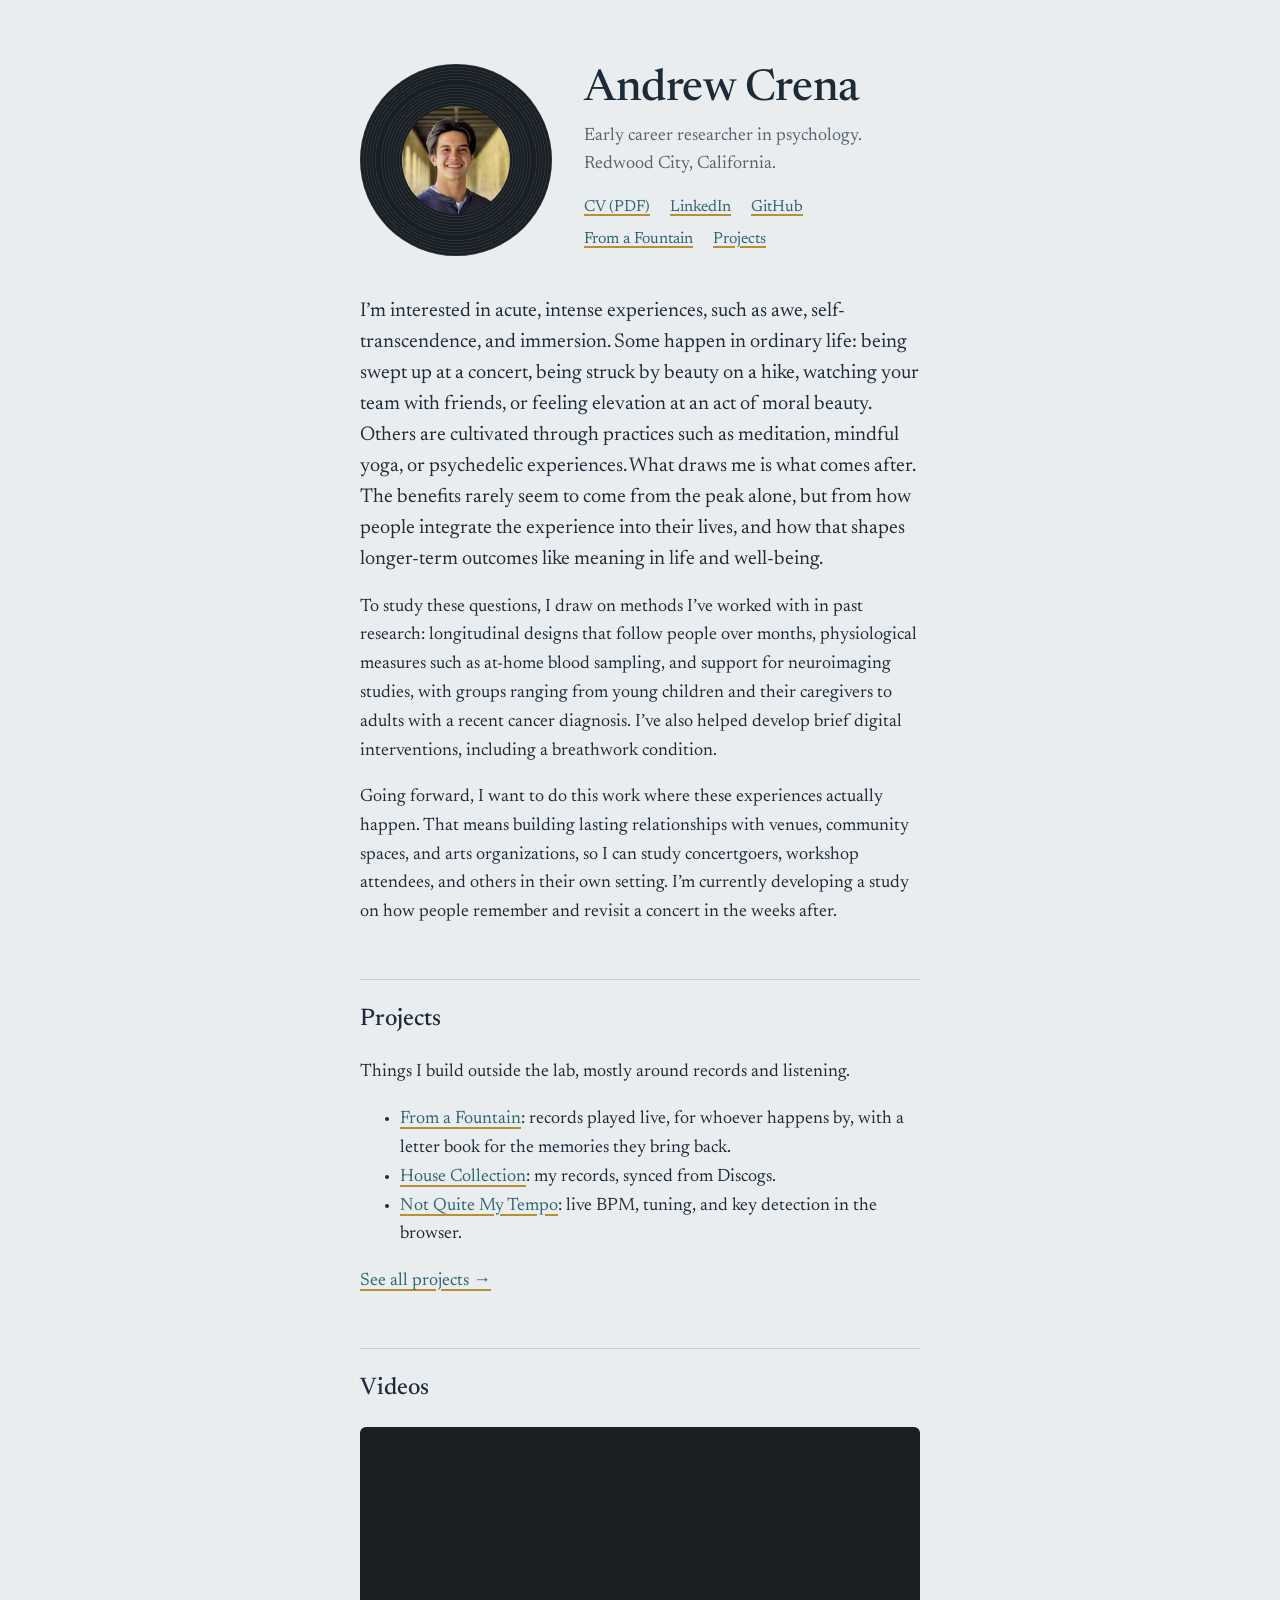
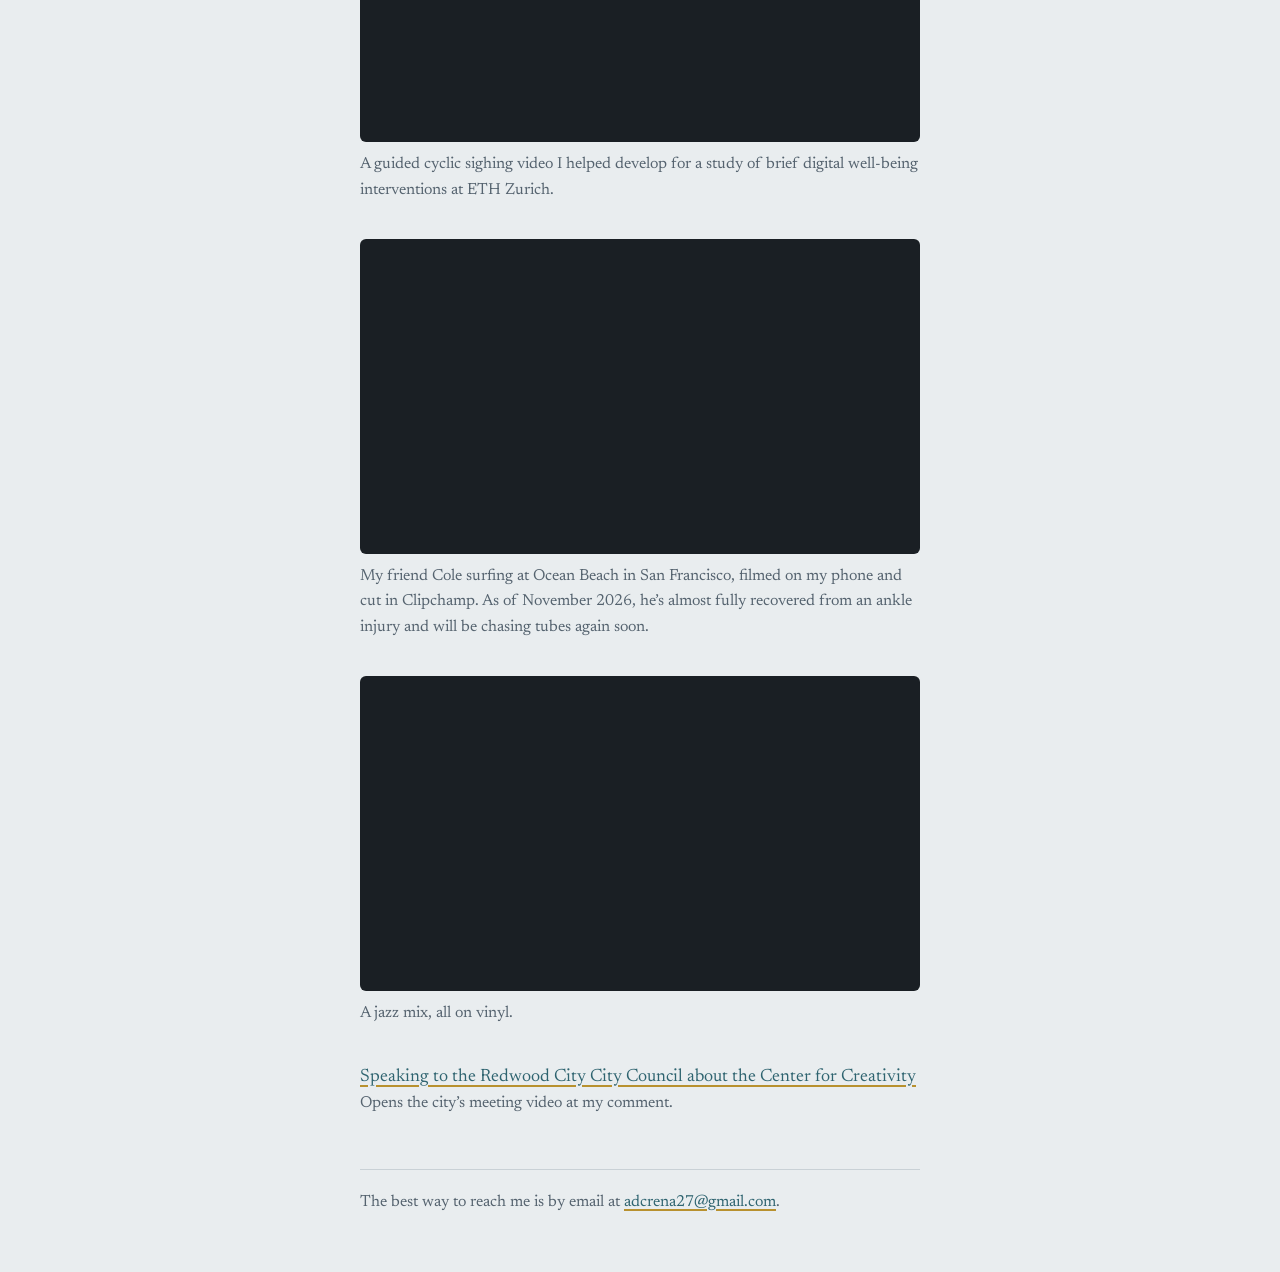
==== commit 9bb49f9a: "Add a Projects section to the homepage Three featured projects with one-line descriptions and a link" ====
--- a/index.html
+++ b/index.html
@@ -193,6 +193,18 @@
     <p>Going forward, I want to do this work where these experiences actually happen. That means building lasting relationships with venues, community spaces, and arts organizations, so I can study concertgoers, workshop attendees, and others in their own setting. I’m currently developing a study on how people remember and revisit a concert in the weeks after.</p>
   </section>
 
+  <h2 id="projects">Projects</h2>
+
+  <section class="projects">
+    <p>Things I build outside the lab, mostly around records and listening.</p>
+    <ul>
+      <li><a href="/fountain/">From a Fountain</a>: records played live, for whoever happens by, with a letter book for the memories they bring back.</li>
+      <li><a href="/house-collection/">House Collection</a>: my records, synced from Discogs.</li>
+      <li><a href="/not-quite-my-tempo/">Not Quite My Tempo</a>: live BPM, tuning, and key detection in the browser.</li>
+    </ul>
+    <p><a href="/projects/">See all projects →</a></p>
+  </section>
+
   <h2>Videos</h2>
 
   <figure>
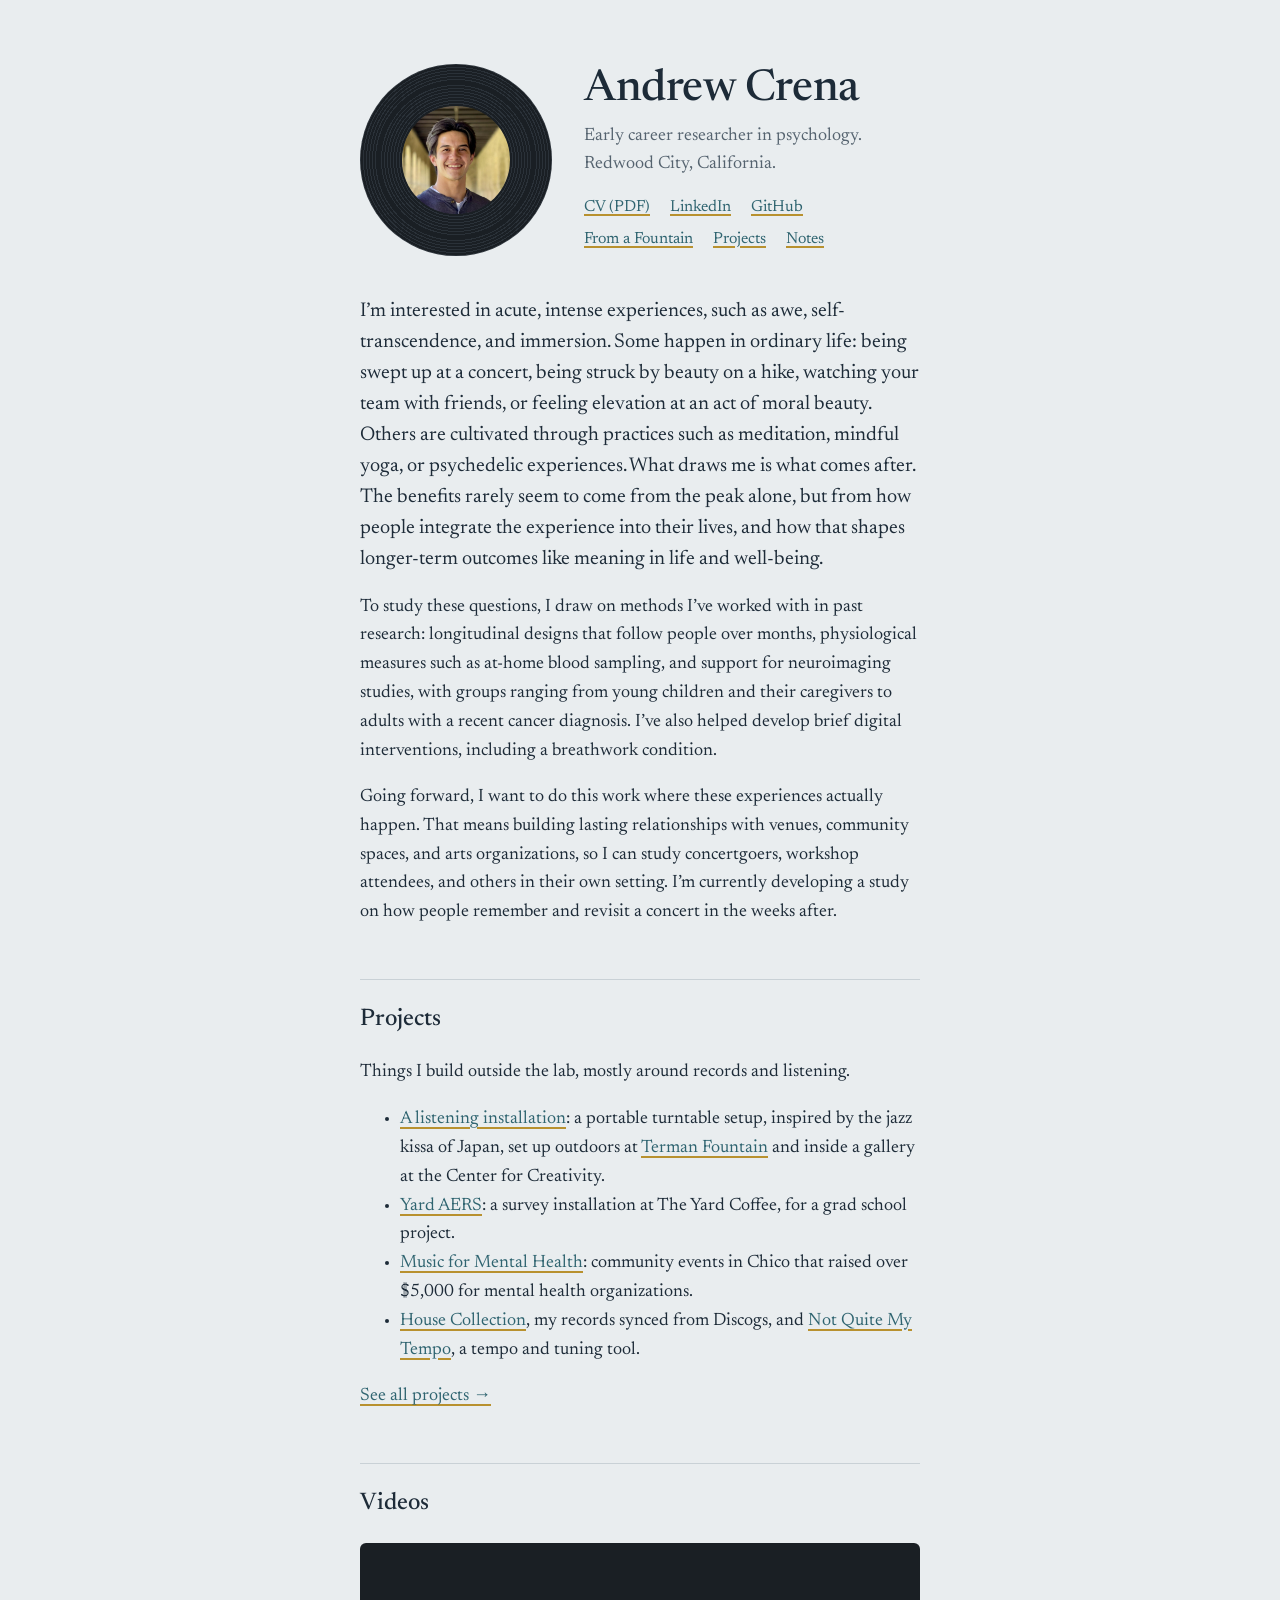
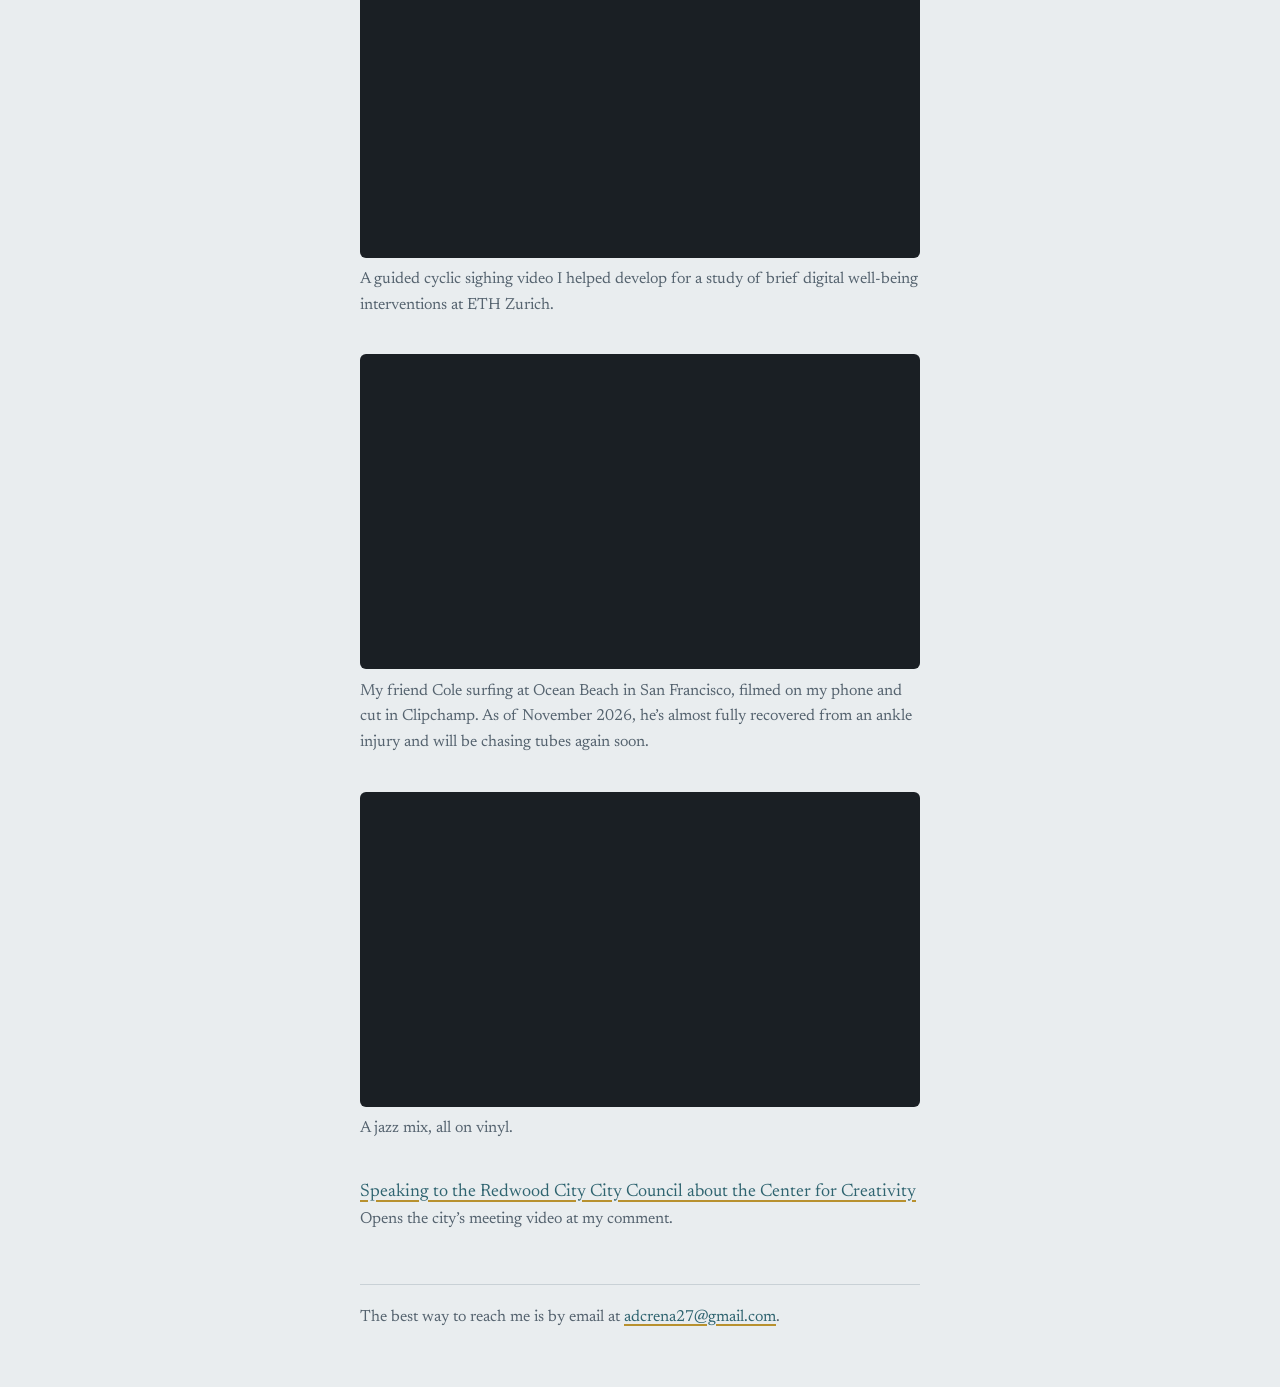
==== commit f9a72124: "Site cleanup: homepage projects list, one look across pages, remove leftovers - Homepage Projects li" ====
--- a/index.html
+++ b/index.html
@@ -183,6 +183,7 @@
         <li><a href="https://github.com/andrew-crena">GitHub</a></li>
         <li><a href="/fountain/">From a Fountain</a></li>
         <li><a href="/projects/">Projects</a></li>
+        <li><a href="/my-digital-garden/">Notes</a></li>
       </ul>
     </div>
   </header>
@@ -198,9 +199,10 @@
   <section class="projects">
     <p>Things I build outside the lab, mostly around records and listening.</p>
     <ul>
-      <li><a href="/fountain/">From a Fountain</a>: records played live, for whoever happens by, with a letter book for the memories they bring back.</li>
-      <li><a href="/house-collection/">House Collection</a>: my records, synced from Discogs.</li>
-      <li><a href="/not-quite-my-tempo/">Not Quite My Tempo</a>: live BPM, tuning, and key detection in the browser.</li>
+      <li><a href="/projects/#kissa">A listening installation</a>: a portable turntable setup, inspired by the jazz kissa of Japan, set up outdoors at <a href="/fountain/">Terman Fountain</a> and inside a gallery at the Center for Creativity.</li>
+      <li><a href="/projects/yard-aers/">Yard AERS</a>: a survey installation at The Yard Coffee, for a grad school project.</li>
+      <li><a href="/projects/music-for-mental-health/">Music for Mental Health</a>: community events in Chico that raised over $5,000 for mental health organizations.</li>
+      <li><a href="/house-collection/">House Collection</a>, my records synced from Discogs, and <a href="/not-quite-my-tempo/">Not Quite My Tempo</a>, a tempo and tuning tool.</li>
     </ul>
     <p><a href="/projects/">See all projects →</a></p>
   </section>
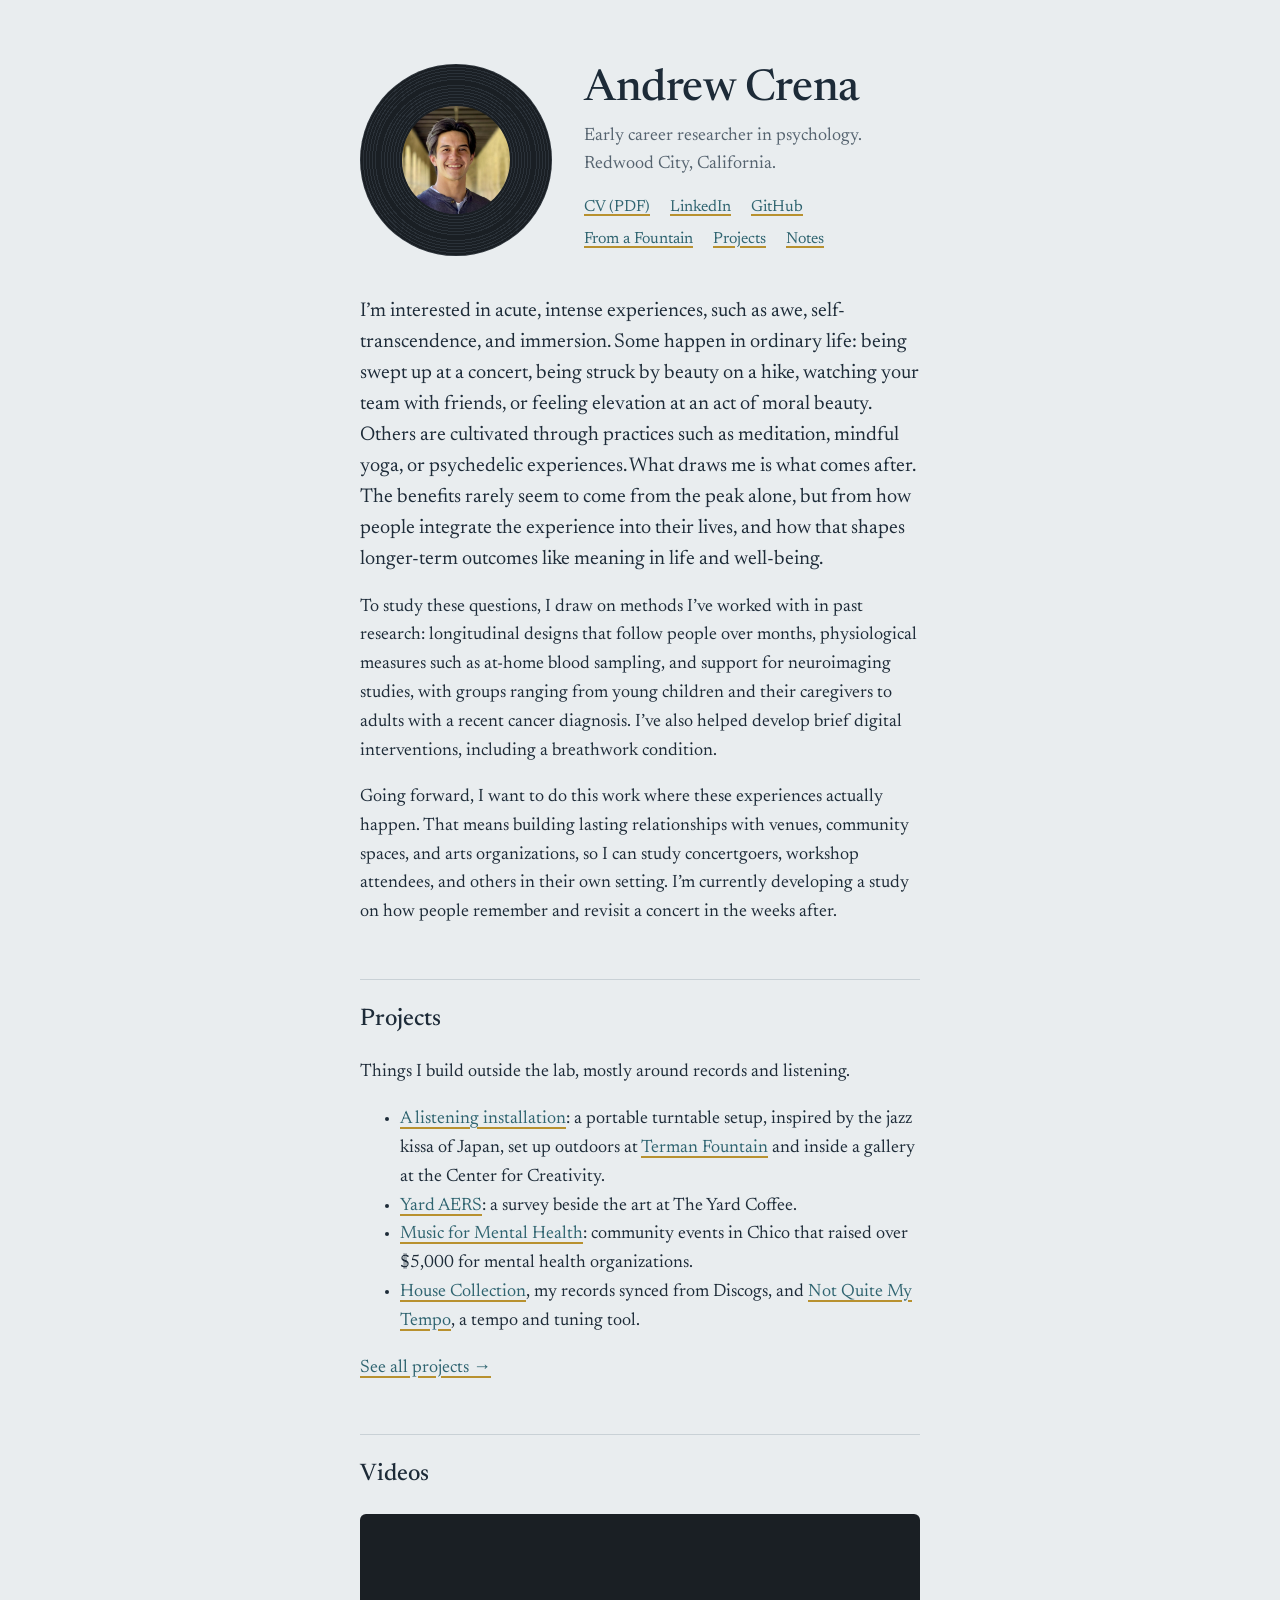
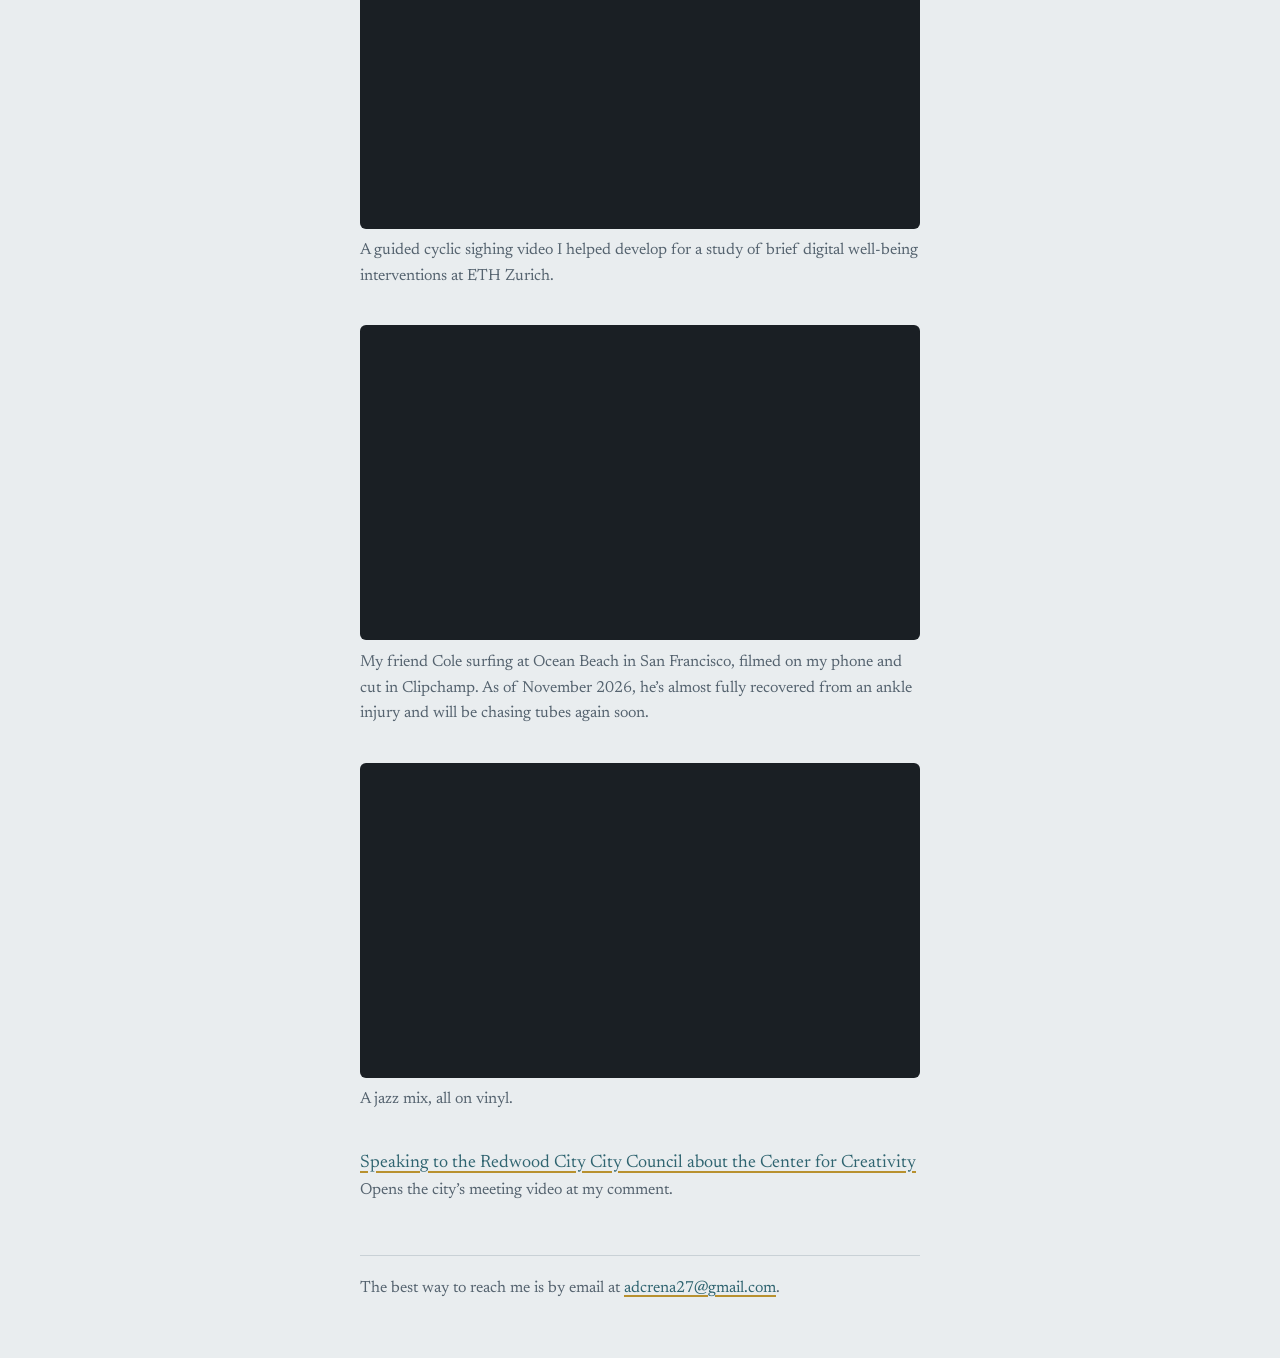
==== commit aeb870fc: "Accuracy pass: Yard AERS is not a grad school project; tighten other claims - Remove 'grad school' f" ====
--- a/index.html
+++ b/index.html
@@ -200,7 +200,7 @@
     <p>Things I build outside the lab, mostly around records and listening.</p>
     <ul>
       <li><a href="/projects/#kissa">A listening installation</a>: a portable turntable setup, inspired by the jazz kissa of Japan, set up outdoors at <a href="/fountain/">Terman Fountain</a> and inside a gallery at the Center for Creativity.</li>
-      <li><a href="/projects/yard-aers/">Yard AERS</a>: a survey installation at The Yard Coffee, for a grad school project.</li>
+      <li><a href="/projects/yard-aers/">Yard AERS</a>: a survey beside the art at The Yard Coffee.</li>
       <li><a href="/projects/music-for-mental-health/">Music for Mental Health</a>: community events in Chico that raised over $5,000 for mental health organizations.</li>
       <li><a href="/house-collection/">House Collection</a>, my records synced from Discogs, and <a href="/not-quite-my-tempo/">Not Quite My Tempo</a>, a tempo and tuning tool.</li>
     </ul>
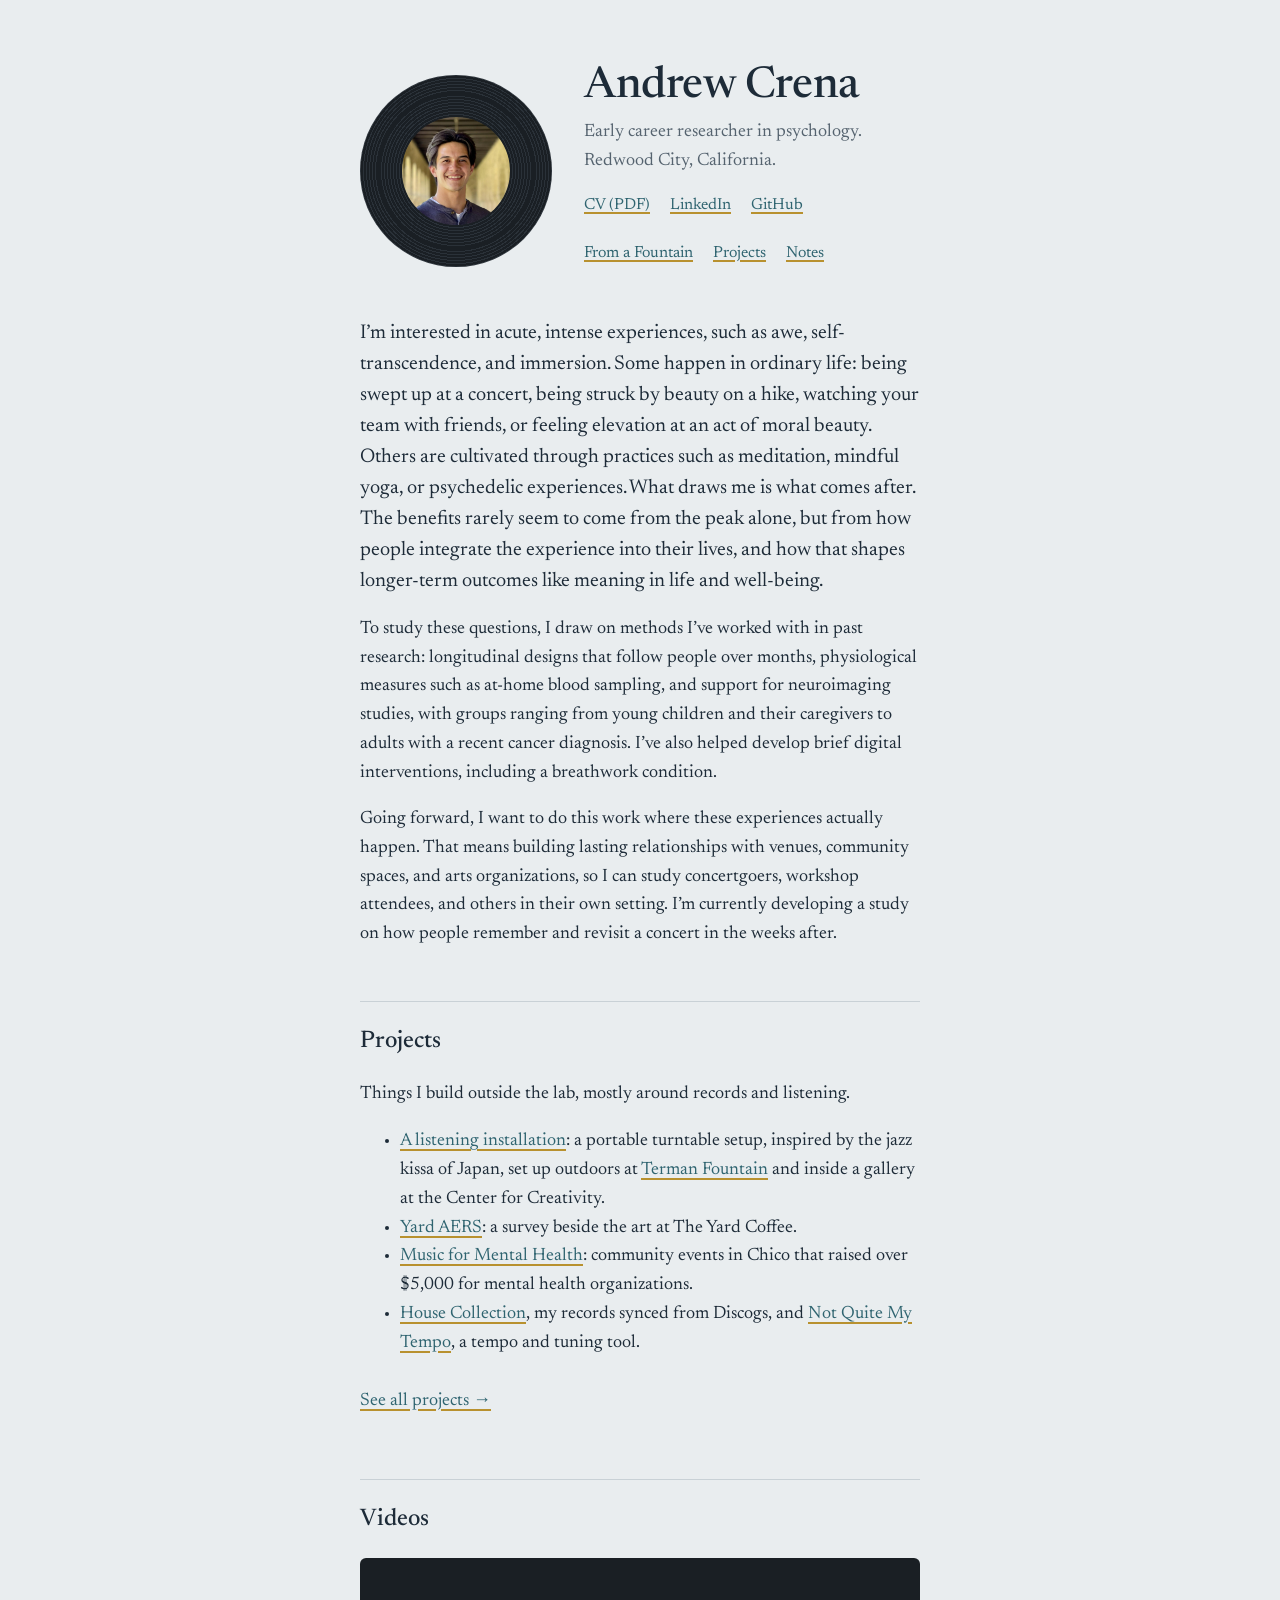
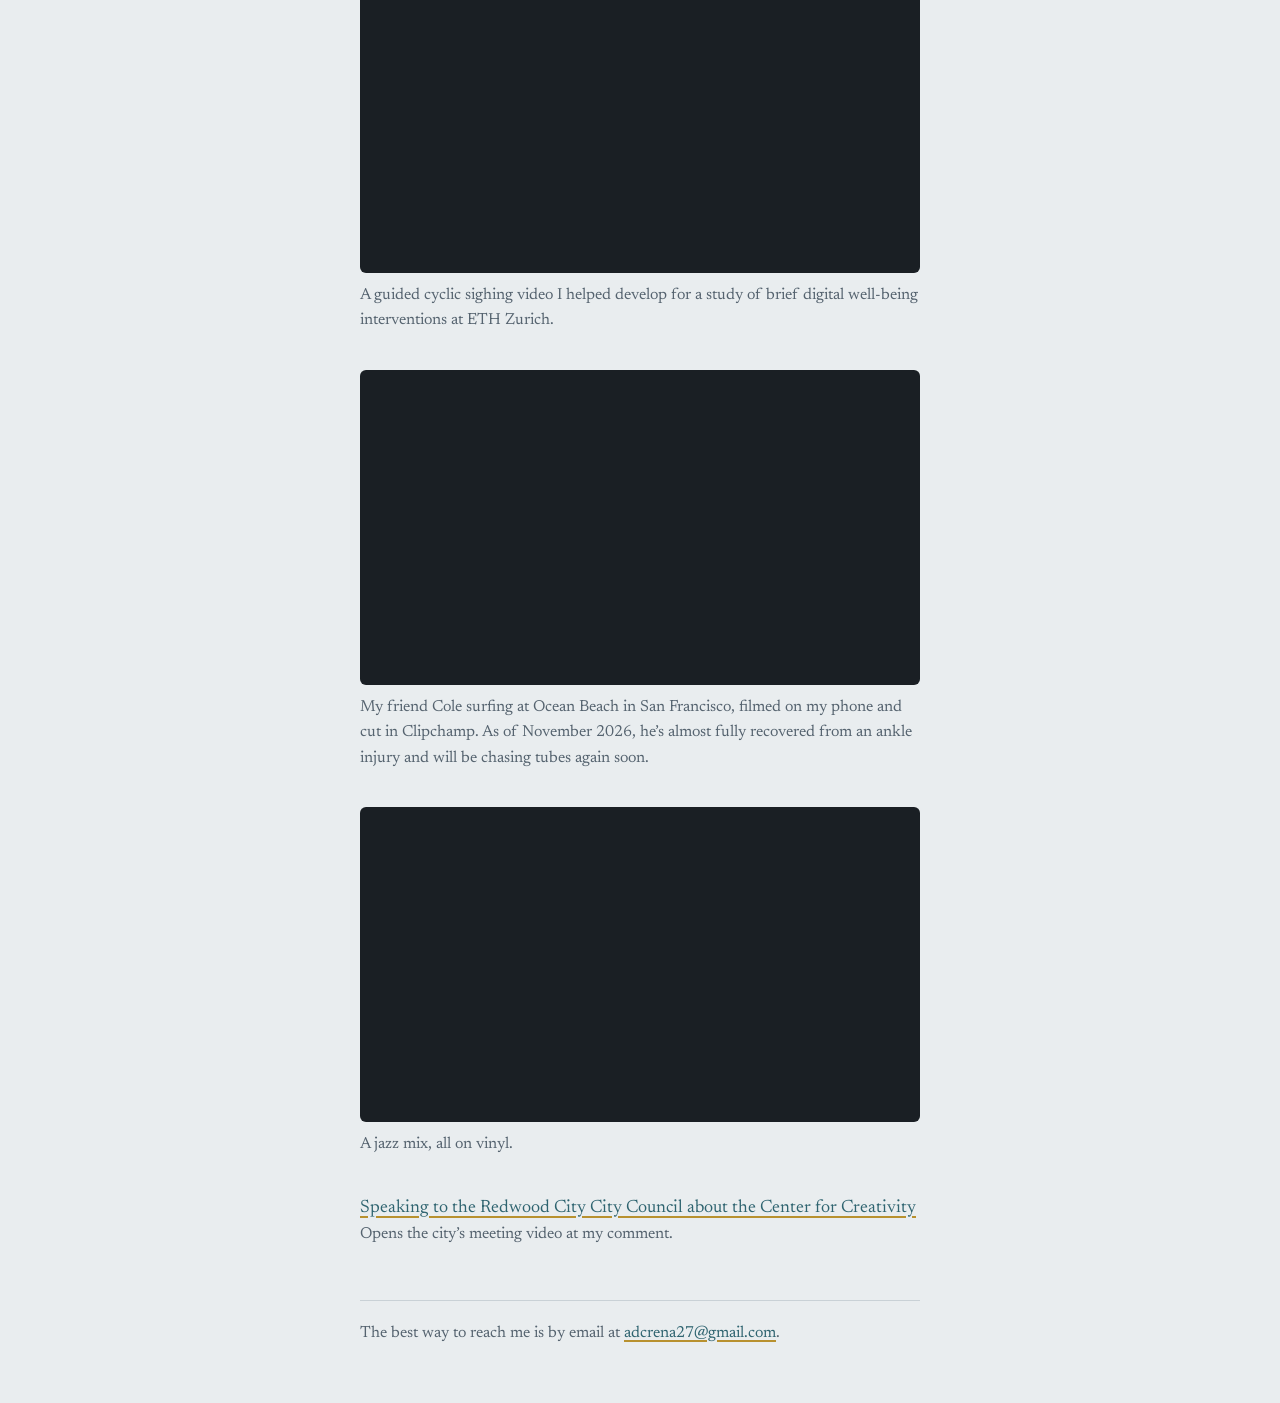
==== commit ab49f392: "Mobile pass: taller tap areas for links on the homepage, projects pages and Fountain footer No visua" ====
--- a/index.html
+++ b/index.html
@@ -97,12 +97,14 @@
   .links {
     display: flex;
     flex-wrap: wrap;
-    gap: 0.4rem 1.25rem;
-    margin: 1rem 0 0;
+    gap: 0 1.25rem;
+    margin: 0.4rem 0 0;
     padding: 0;
     list-style: none;
     font-size: 1rem;
   }
+  /* taller tap areas on phones, same look */
+  .links a, .projects > p > a { display: inline-block; padding: 0.7rem 0; }
 
   a {
     color: var(--accent);
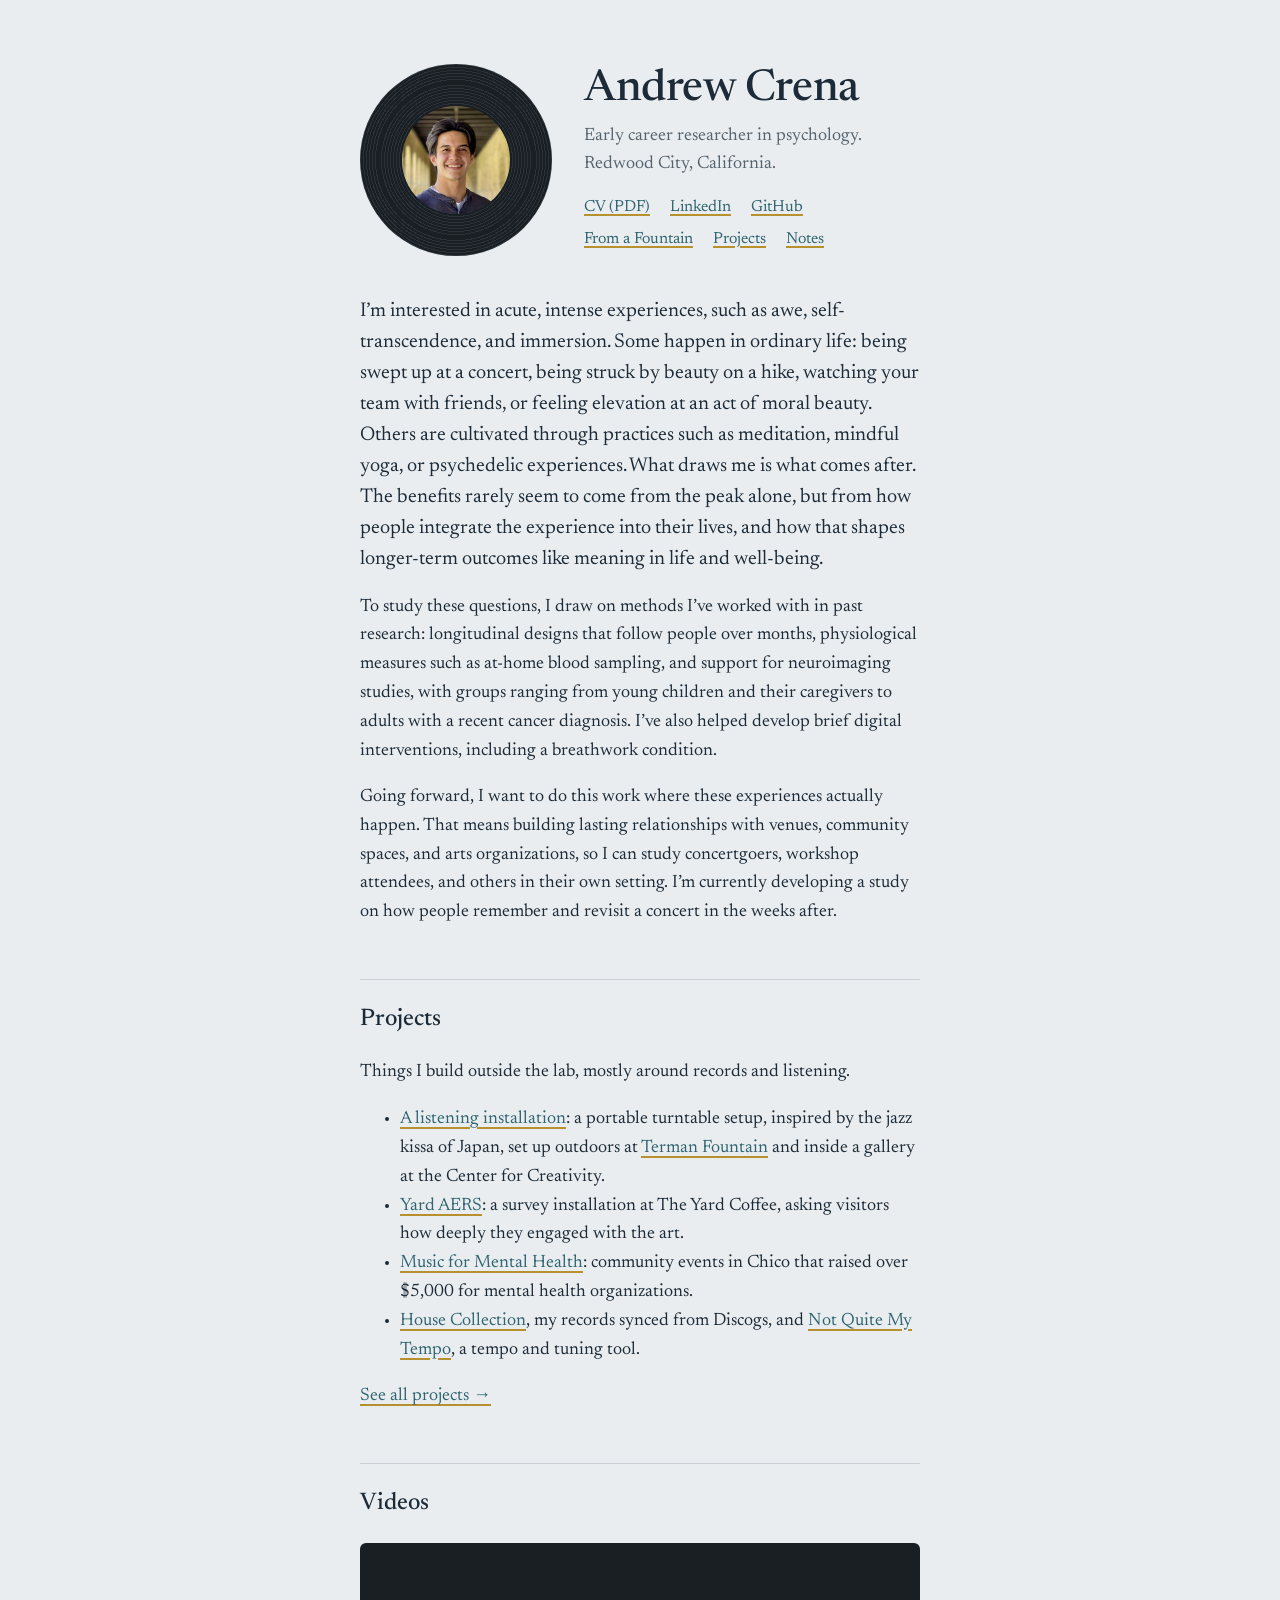
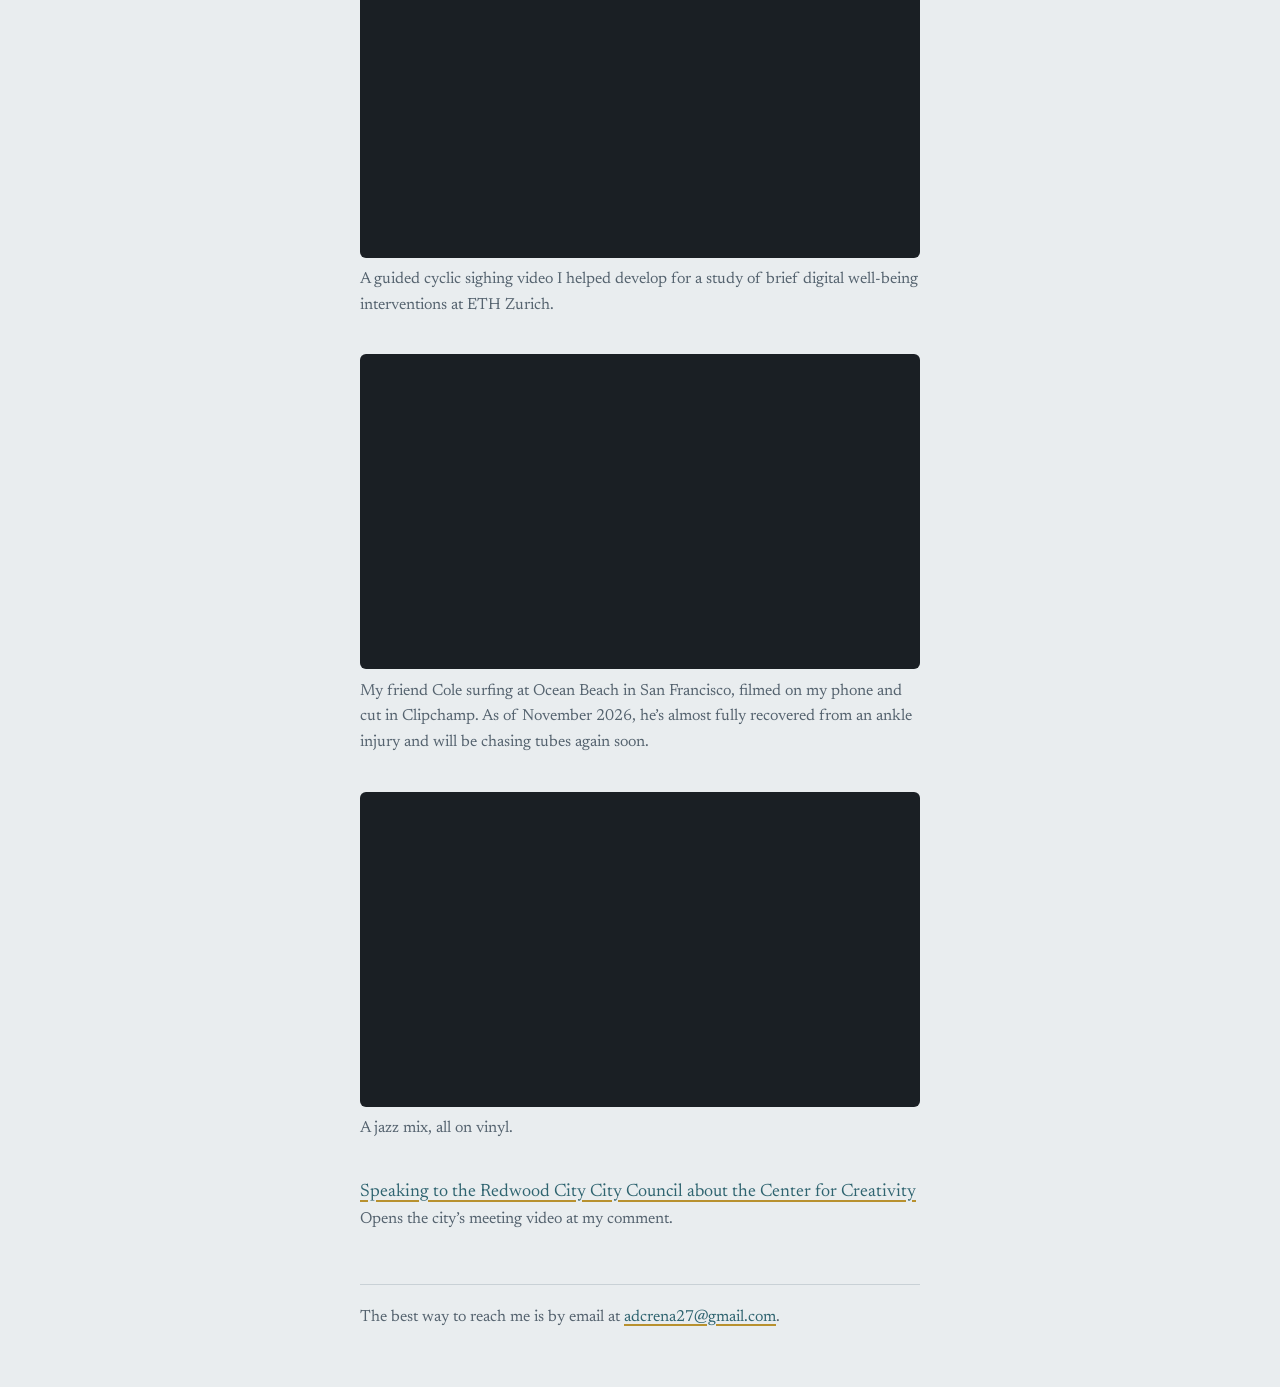
==== commit 541d72ae: "Yard AERS: it is a personal project, not a grad school one The homepage, the projects list and the p" ====
--- a/index.html
+++ b/index.html
@@ -97,14 +97,12 @@
   .links {
     display: flex;
     flex-wrap: wrap;
-    gap: 0 1.25rem;
-    margin: 0.4rem 0 0;
+    gap: 0.4rem 1.25rem;
+    margin: 1rem 0 0;
     padding: 0;
     list-style: none;
     font-size: 1rem;
   }
-  /* taller tap areas on phones, same look */
-  .links a, .projects > p > a { display: inline-block; padding: 0.7rem 0; }
 
   a {
     color: var(--accent);
@@ -202,7 +200,7 @@
     <p>Things I build outside the lab, mostly around records and listening.</p>
     <ul>
       <li><a href="/projects/#kissa">A listening installation</a>: a portable turntable setup, inspired by the jazz kissa of Japan, set up outdoors at <a href="/fountain/">Terman Fountain</a> and inside a gallery at the Center for Creativity.</li>
-      <li><a href="/projects/yard-aers/">Yard AERS</a>: a survey beside the art at The Yard Coffee.</li>
+      <li><a href="/projects/yard-aers/">Yard AERS</a>: a survey installation at The Yard Coffee, asking visitors how deeply they engaged with the art.</li>
       <li><a href="/projects/music-for-mental-health/">Music for Mental Health</a>: community events in Chico that raised over $5,000 for mental health organizations.</li>
       <li><a href="/house-collection/">House Collection</a>, my records synced from Discogs, and <a href="/not-quite-my-tempo/">Not Quite My Tempo</a>, a tempo and tuning tool.</li>
     </ul>
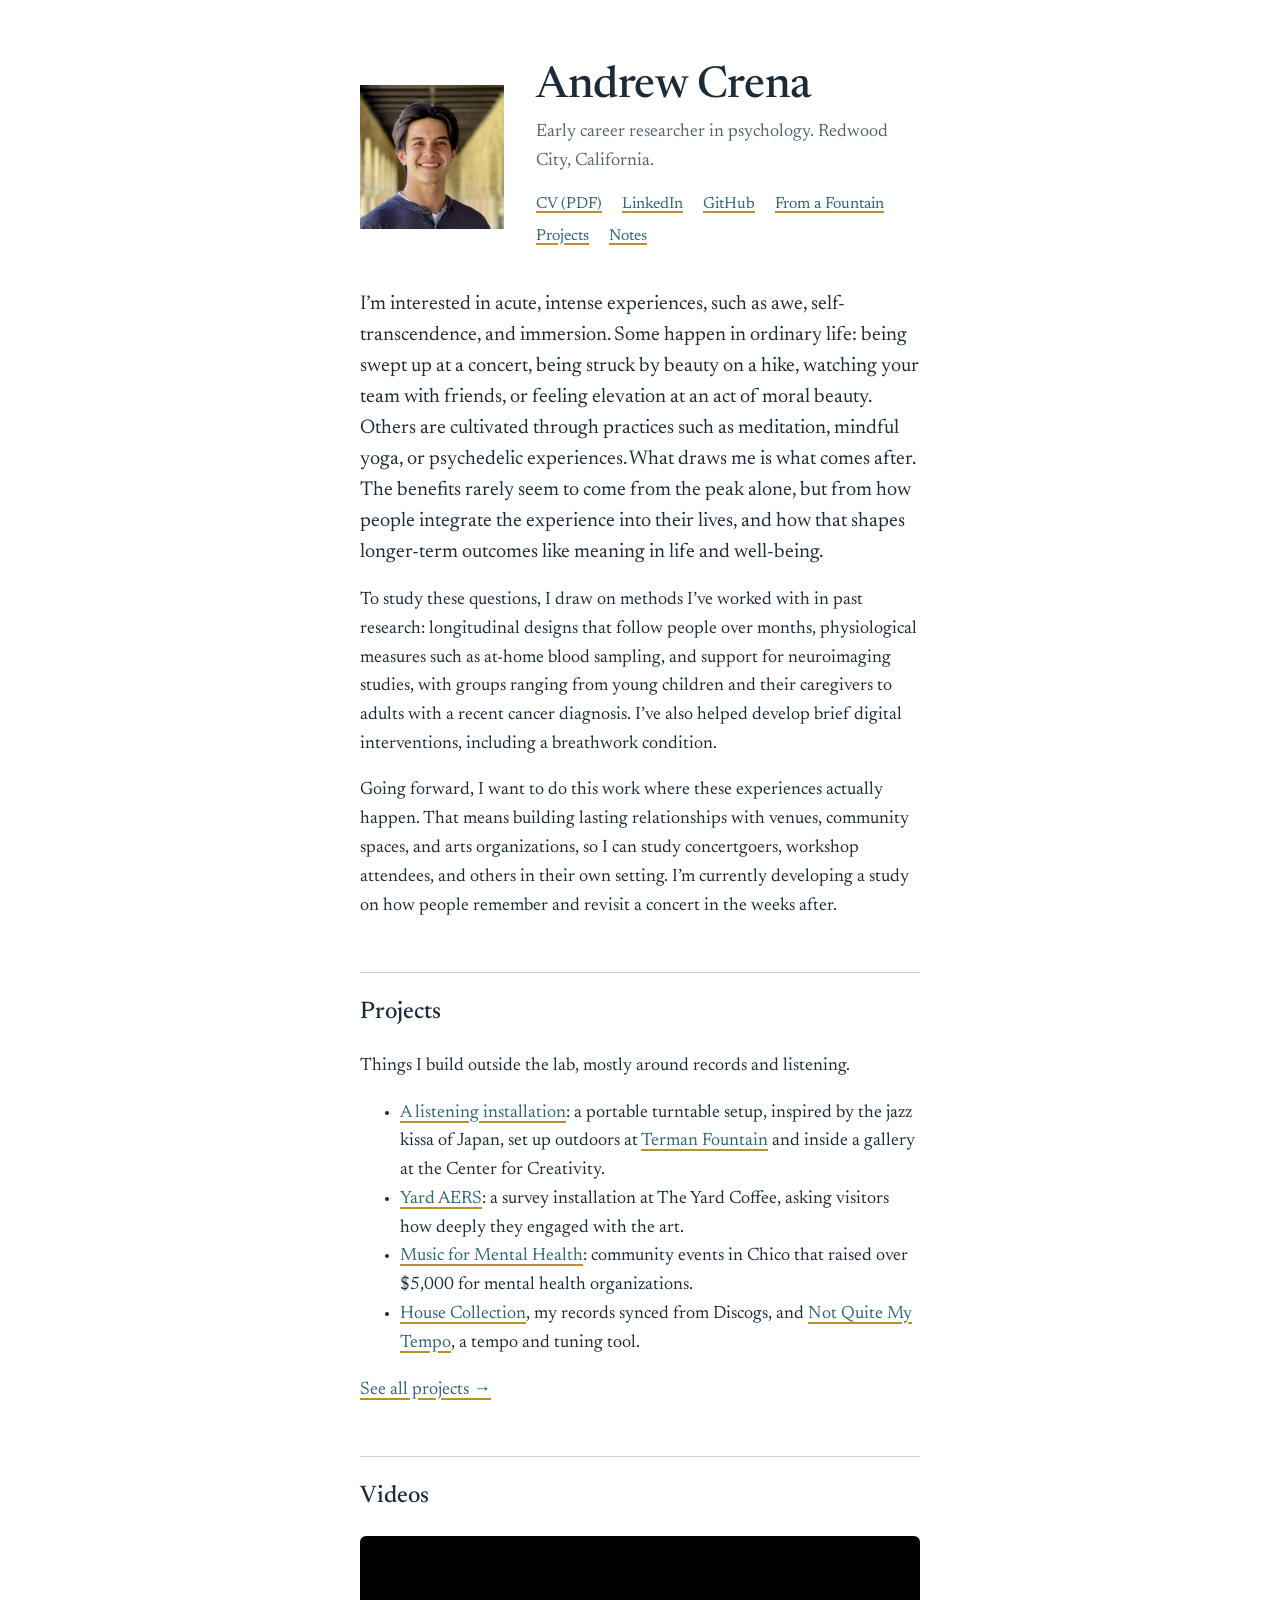
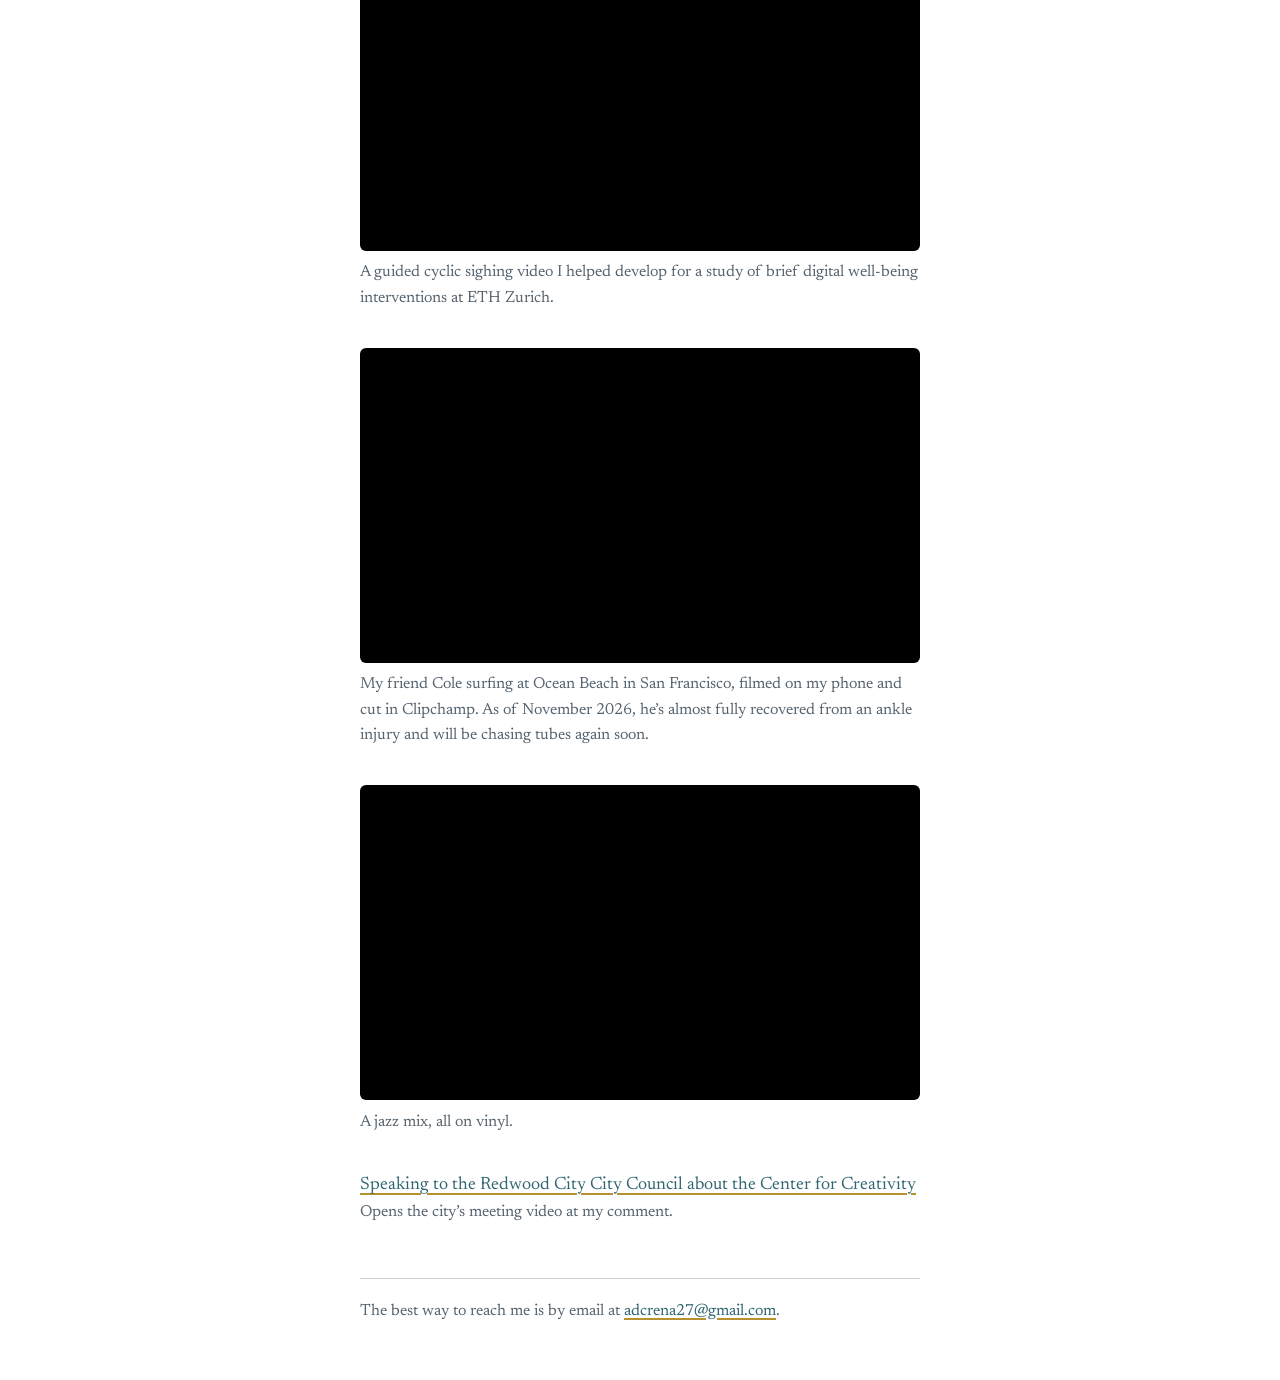
==== commit c37323bb: "White background, and a plain photo instead of the record ring - Background goes from the grey #E9ED" ====
--- a/index.html
+++ b/index.html
@@ -12,30 +12,15 @@
 <style>
   :root {
     color-scheme: light;
-    --bg: #E9EDEF;        /* Ocean Beach fog */
+    --bg: #fff;
     --ink: #1D2B38;       /* navy */
     --muted: #55636F;
     --accent: #2F6470;    /* cold sea */
     --sand: #B8912F;      /* sandstone arcade */
-    --vinyl: #1A1F24;
-    --groove: #2A3138;
     --rule: #C9D1D6;
     box-sizing: border-box;
     padding-top: env(safe-area-inset-top, 0px);
     padding-bottom: env(safe-area-inset-bottom, 0px);
-  }
-  @media (prefers-color-scheme: dark) {
-    :root {
-      color-scheme: dark;
-      --bg: #172330;
-      --ink: #E5E9EC;
-      --muted: #9AA7B2;
-      --accent: #8FC3CC;
-      --sand: #D8B862;
-      --vinyl: #0E1318;
-      --groove: #232B33;
-      --rule: #2D3B48;
-    }
   }
   *, *::before, *::after { box-sizing: inherit; }
   html { scroll-padding-top: env(safe-area-inset-top, 0px); }
@@ -54,7 +39,6 @@
     padding: 4rem 1.5rem 3rem;
   }
 
-  /* Hero: the portrait sits in the middle of a record, like a center label */
   .hero {
     display: grid;
     grid-template-columns: auto 1fr;
@@ -62,25 +46,13 @@
     align-items: center;
     margin-bottom: 2.5rem;
   }
-  .record {
-    width: 12rem;
-    height: 12rem;
-    border-radius: 50%;
-    background:
-      radial-gradient(circle, transparent 0 56%, var(--vinyl) 56% 58%, transparent 58%),
-      repeating-radial-gradient(circle, var(--vinyl) 0 2px, var(--groove) 2px 3px);
-    display: grid;
-    place-items: center;
-    position: relative;
-    flex-shrink: 0;
-  }
-  .record img {
-    width: 56%;
-    height: 56%;
-    border-radius: 50%;
+  .portrait {
+    width: 9rem;
+    height: 9rem;
     object-fit: cover;
     object-position: 50% 35%;
     display: block;
+    flex-shrink: 0;
   }
   h1 {
     font-size: 2.75rem;
@@ -131,7 +103,7 @@
   .video {
     position: relative;
     aspect-ratio: 16 / 9;
-    background: var(--vinyl);
+    background: #000;   /* behind the player while it loads */
     border-radius: 6px;
     overflow: hidden;
   }
@@ -162,7 +134,7 @@
   @media (max-width: 560px) {
     main { padding-top: 2.5rem; }
     .hero { grid-template-columns: 1fr; gap: 1.5rem; }
-    .record { width: 10rem; height: 10rem; }
+    .portrait { width: 8rem; height: 8rem; }
     h1 { font-size: 2.25rem; }
   }
 </style>
@@ -171,9 +143,7 @@
 <main>
 
   <header class="hero">
-    <div class="record">
-      <img src="headshot.jpg" alt="Andrew Crena" width="800" height="800">
-    </div>
+    <img class="portrait" src="headshot.jpg" alt="Andrew Crena" width="800" height="800">
     <div>
       <h1>Andrew Crena</h1>
       <p class="line">Early career researcher in psychology. Redwood City, California.</p>
